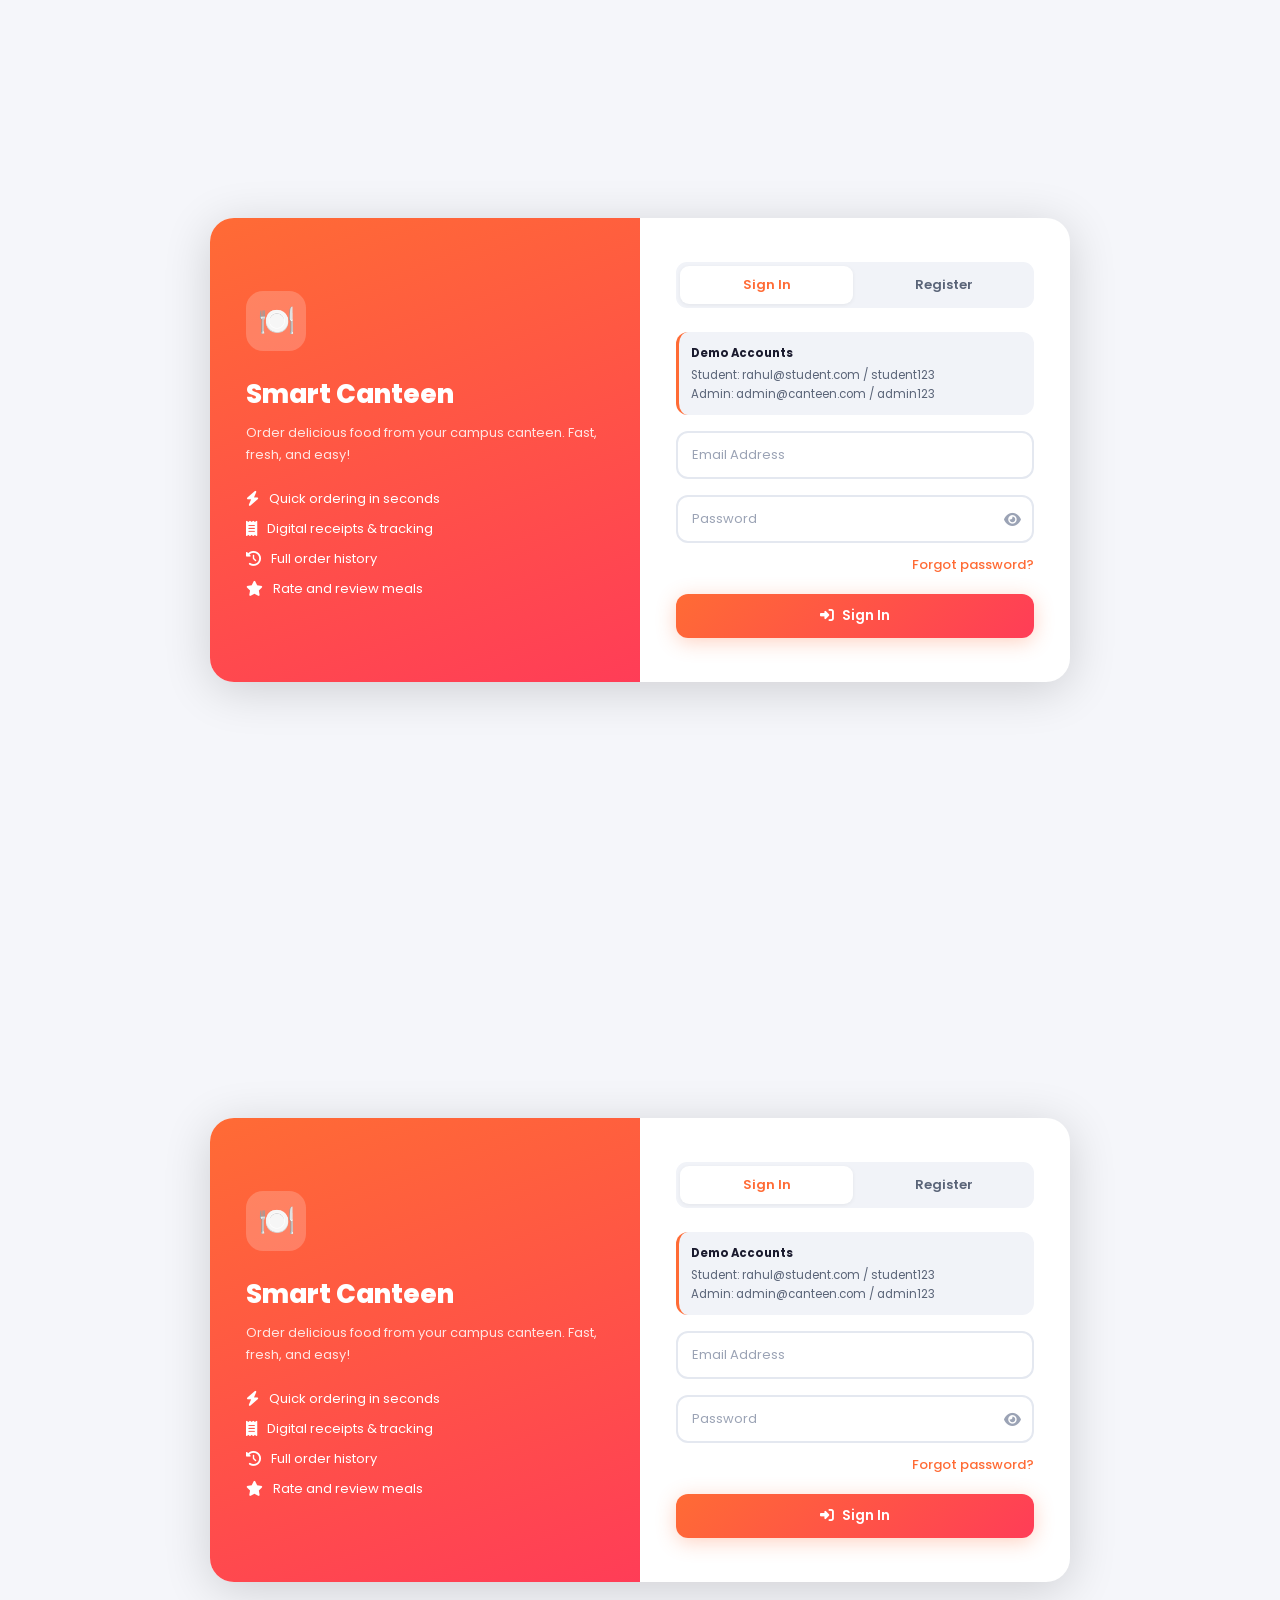
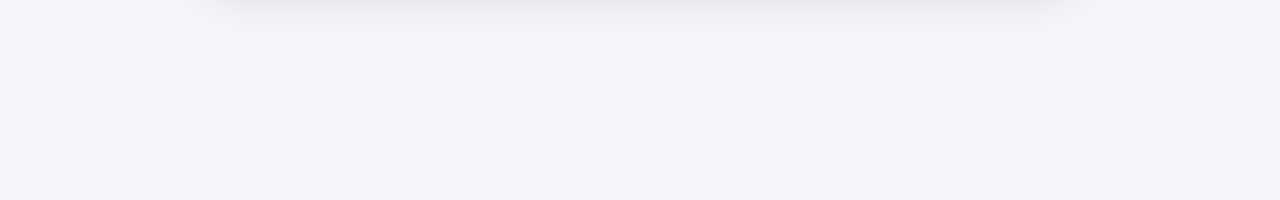
==== frontend/admin.html @ 2ad9c78f "Intial commit - Smart_canteen" ====
<!DOCTYPE html>
<html lang="en">
<head>
<meta charset="UTF-8"><meta name="viewport" content="width=device-width,initial-scale=1">
<title>Admin Panel – Smart Canteen</title>
<link rel="stylesheet" href="css/style.css">
<link rel="stylesheet" href="https://cdnjs.cloudflare.com/ajax/libs/font-awesome/6.4.0/css/all.min.css">
<style>
.admin-tab-panel{animation:fadeUp .3s ease}
.toolbar{display:flex;gap:10px;align-items:center;margin-bottom:18px;flex-wrap:wrap}
.search-bar{display:flex;align-items:center;gap:8px;background:var(--surface2);border-radius:10px;padding:8px 14px;min-width:220px}
.search-bar input{border:none;background:transparent;outline:none;font-size:13px;color:var(--text);width:100%}
.search-bar i{color:var(--text-3);font-size:13px;flex-shrink:0}
.live-badge{display:inline-flex;align-items:center;gap:5px;font-size:11px;font-weight:600;color:var(--success);background:rgba(16,185,129,.1);padding:4px 10px;border-radius:20px}
.live-badge .dot{width:6px;height:6px;border-radius:50%;background:var(--success);animation:blink 1.5s infinite}
@keyframes blink{0%,100%{opacity:1}50%{opacity:.2}}
.notif-dot{display:inline-flex;align-items:center;justify-content:center;min-width:18px;height:18px;background:var(--danger);color:#fff;font-size:10px;font-weight:700;border-radius:10px;padding:0 4px;margin-left:5px}
</style>
</head>
<body data-page="admin">
<div id="toast-wrap"></div>

<nav class="navbar">
  <a class="nav-brand" href="admin.html">
    <div class="nav-logo" style="background:linear-gradient(135deg,#1a1a2e,#374151)"><i class="fas fa-cog" style="font-size:18px"></i></div>
    <div><div class="nav-title">Admin Panel</div><div class="nav-subtitle">Smart Canteen</div></div>
  </a>
  <div class="nav-right">
    <span class="live-badge"><span class="dot"></span> Live</span>
    <span id="nav-user-name" style="font-size:13px;font-weight:600;color:var(--text);margin:0 8px"></span>
    <a class="nav-btn" href="admin-profile.html" title="Profile"><i class="fas fa-user-shield"></i></a>
    <button class="hamburger" id="hamburger"><span></span><span></span><span></span></button>
  </div>
</nav>

<div class="app-body">
  <!-- Sidebar -->
  <aside class="sidebar" id="sidebar">
    <div class="sidebar-inner">
      <div class="sidebar-group">
        <div class="sidebar-label">Admin</div>
        <div class="sidebar-item active" onclick="switchAdminTab('dashboard')"><i class="fas fa-chart-line"></i> Dashboard</div>
        <div class="sidebar-item" onclick="switchAdminTab('orders')"><i class="fas fa-receipt"></i> Manage Orders</div>
        <div class="sidebar-item" onclick="switchAdminTab('menu')"><i class="fas fa-utensils"></i> Manage Menu</div>
        <div class="sidebar-item" onclick="switchAdminTab('users')"><i class="fas fa-users"></i> Students</div>
        <div class="sidebar-item" onclick="switchAdminTab('reviews')"><i class="fas fa-star"></i> Reviews</div>
        <div class="sidebar-item" onclick="switchAdminTab('enquiries')"><i class="fas fa-envelope"></i> Enquiries <span class="notif-dot" id="enquiries-unread-badge" style="display:none"></span></div>
        <div class="sidebar-item" onclick="switchAdminTab('refunds')"><i class="fas fa-hand-holding-usd"></i> Refunds</div>
      </div>
    </div>
    <div class="sidebar-footer">
      <div class="sidebar-item" data-href="admin-profile.html"><i class="fas fa-user-shield"></i> My Profile</div>
      <div class="sidebar-item" onclick="logout()"><i class="fas fa-sign-out-alt"></i> Logout</div>
    </div>
  </aside>
  <div class="sidebar-backdrop" id="sidebar-backdrop"></div>

  <main class="main-content">

    <!-- ─── DASHBOARD ─── -->
    <div class="admin-tab-panel" data-panel="dashboard">
      <div class="stats-grid">
        <div class="stat-card">
          <div class="stat-icon-wrap orange"><i class="fas fa-receipt"></i></div>
          <div class="stat-num" id="stat-today-orders">—</div>
          <div class="stat-label">Total Orders</div>
          <div id="stat-sub-orders" style="font-size:11px;color:var(--success);font-weight:600;margin-top:2px"></div>
        </div>
        <div class="stat-card">
          <div class="stat-icon-wrap green"><i class="fas fa-rupee-sign"></i></div>
          <div class="stat-num" id="stat-today-sales">—</div>
          <div class="stat-label">Total Revenue</div>
          <div id="stat-sub-sales" style="font-size:11px;color:var(--success);font-weight:600;margin-top:2px"></div>
        </div>
        <div class="stat-card">
          <div class="stat-icon-wrap blue"><i class="fas fa-users"></i></div>
          <div class="stat-num" id="stat-total-users">—</div>
          <div class="stat-label">Total Students</div>
        </div>
        <div class="stat-card">
          <div class="stat-icon-wrap yellow"><i class="fas fa-clock"></i></div>
          <div class="stat-num" id="stat-pending">—</div>
          <div class="stat-label">Pending Orders</div>
        </div>
      </div>
      <div class="card" style="margin-bottom:16px">
        <div class="card-title">🏆 Most Ordered Today</div>
        <div id="top-items-wrap"><p style="color:var(--text-3);font-size:13px">Loading…</p></div>
      </div>
      <div class="card">
        <div class="card-title" style="display:flex;align-items:center;justify-content:space-between">
          <span>🕐 Recent Orders</span>
          <button class="btn btn-ghost btn-sm" onclick="renderAdminDashboard()"><i class="fas fa-sync-alt"></i> Refresh</button>
        </div>
        <div class="data-table-wrap">
          <table class="data-table">
            <thead><tr><th>Order</th><th>Student</th><th>Items</th><th>Amount</th><th>Status</th><th>Update</th><th>Receipt</th></tr></thead>
            <tbody id="dashboard-orders-body">
              <tr><td colspan="7" style="text-align:center;padding:20px"><i class="fas fa-spinner spin"></i></td></tr>
            </tbody>
          </table>
        </div>
      </div>
    </div>

    <!-- ─── ORDERS ─── -->
    <div class="admin-tab-panel hidden" data-panel="orders">
      <div class="toolbar">
        <div class="page-title" style="margin:0">All Orders</div>
        <div style="margin-left:auto;display:flex;gap:8px;flex-wrap:wrap;align-items:center">
          <select id="orders-status-filter" class="status-select" style="padding:9px 14px;font-size:13px" onchange="loadAdminOrders(this.value)">
            <option value="">All Statuses</option>
            <option value="pending">Pending</option>
            <option value="confirmed">Confirmed</option>
            <option value="preparing">Preparing</option>
            <option value="ready">Ready</option>
            <option value="completed">Completed</option>
            <option value="cancelled">Cancelled</option>
          </select>
          <button class="btn btn-ghost btn-sm" onclick="loadAdminOrders(document.getElementById('orders-status-filter').value)"><i class="fas fa-sync-alt"></i> Refresh</button>
        </div>
      </div>
      <div class="data-table-wrap">
        <table class="data-table">
          <thead><tr><th>Order #</th><th>Student</th><th>Items</th><th>Amount</th><th>Status</th><th>Update</th><th>Receipt</th></tr></thead>
          <tbody id="admin-orders-body">
            <tr><td colspan="7" style="text-align:center;padding:20px"><i class="fas fa-spinner spin"></i></td></tr>
          </tbody>
        </table>
      </div>
    </div>

    <!-- ─── MENU ─── -->
    <div class="admin-tab-panel hidden" data-panel="menu">
      <div style="display:flex;align-items:center;justify-content:space-between;margin-bottom:20px;flex-wrap:wrap;gap:10px">
        <div class="page-title" style="margin:0">Menu Items</div>
        <button class="btn btn-primary" style="width:auto;padding:10px 20px" onclick="openModal('add-item-modal')"><i class="fas fa-plus"></i> Add Item</button>
      </div>
      <div style="display:grid;grid-template-columns:repeat(auto-fill,minmax(340px,1fr));gap:14px" id="admin-menu-list">
        <div style="text-align:center;padding:20px;grid-column:1/-1"><i class="fas fa-spinner spin"></i></div>
      </div>
    </div>

    <!-- ─── STUDENTS ─── -->
    <div class="admin-tab-panel hidden" data-panel="users">
      <div class="toolbar">
        <div class="page-title" style="margin:0">Registered Students</div>
        <div style="margin-left:auto;display:flex;gap:8px;flex-wrap:wrap;align-items:center">
          <div class="search-bar">
            <i class="fas fa-search"></i>
            <input type="text" id="student-search" placeholder="Search name, email or phone…" oninput="filterStudents(this.value)">
          </div>
          <button class="btn btn-ghost btn-sm" onclick="loadAdminUsers()"><i class="fas fa-sync-alt"></i> Refresh</button>
        </div>
      </div>
      <div id="student-count" style="font-size:13px;color:var(--text-3);margin-bottom:12px"></div>
      <div class="data-table-wrap">
        <table class="data-table">
          <thead><tr><th>ID</th><th>Name</th><th>Email</th><th>Phone</th><th>Joined</th><th>Orders</th></tr></thead>
          <tbody id="admin-users-body">
            <tr><td colspan="6" style="text-align:center;padding:20px"><i class="fas fa-spinner spin"></i></td></tr>
          </tbody>
        </table>
      </div>
    </div>

    <!-- ─── REVIEWS ─── -->
    <div class="admin-tab-panel hidden" data-panel="reviews">
      <div class="toolbar">
        <div class="page-title" style="margin:0">Reviews & Feedback</div>
        <button class="btn btn-ghost btn-sm" style="margin-left:auto" onclick="loadAdminReviews()"><i class="fas fa-sync-alt"></i> Refresh</button>
      </div>
      <div class="data-table-wrap">
        <table class="data-table">
          <thead><tr><th>Student</th><th>Item</th><th>Rating</th><th>Comment</th><th>Type</th><th>Date</th></tr></thead>
          <tbody id="admin-reviews-body">
            <tr><td colspan="6" style="text-align:center;padding:20px"><i class="fas fa-spinner spin"></i></td></tr>
          </tbody>
        </table>
      </div>
    </div>

    <!-- ─── ENQUIRIES ─── -->
    <div class="admin-tab-panel hidden" data-panel="enquiries">
      <div class="toolbar">
        <div class="page-title" style="margin:0">Contact Enquiries</div>
        <button class="btn btn-ghost btn-sm" style="margin-left:auto" onclick="loadAdminEnquiries()"><i class="fas fa-sync-alt"></i> Refresh</button>
      </div>
      <div class="data-table-wrap">
        <table class="data-table">
          <thead><tr><th>Name</th><th>Email</th><th>Phone</th><th>Type</th><th>Message</th><th>Status</th></tr></thead>
          <tbody id="admin-enquiries-body">
            <tr><td colspan="6" style="text-align:center;padding:20px"><i class="fas fa-spinner spin"></i></td></tr>
          </tbody>
        </table>
      </div>
    </div>


    <!-- ─── REFUNDS ─── -->
    <div class="admin-tab-panel hidden" data-panel="refunds">
      <div class="toolbar">
        <div class="page-title" style="margin:0">Refund Requests</div>
        <button class="btn btn-ghost btn-sm" style="margin-left:auto" onclick="loadAdminRefunds()"><i class="fas fa-sync-alt"></i> Refresh</button>
      </div>
      <div class="data-table-wrap">
        <table class="data-table">
          <thead><tr><th>Order</th><th>Student</th><th>Amount</th><th>Phone</th><th>Status</th><th>OTP</th><th>Action</th></tr></thead>
          <tbody id="admin-refunds-body">
            <tr><td colspan="7" style="text-align:center;padding:20px"><i class="fas fa-spinner spin"></i></td></tr>
          </tbody>
        </table>
      </div>
    </div>

  </main>
</div>

<!-- Edit Item Modal -->
<div class="dialog-overlay" id="edit-item-modal">
  <div class="dialog" style="max-width:480px">
    <div class="dialog-title">✏️ Edit Menu Item</div>
    <form onsubmit="saveEditItem(event)">
      <div class="form-group"><input type="text" id="edit-item-name" class="form-input" placeholder=" " required><label class="form-label">Item Name</label></div>
      <div class="form-group"><input type="number" id="edit-item-price" class="form-input" placeholder=" " min="1" step="0.5" required><label class="form-label">Price (₹)</label></div>
      <div class="form-group"><textarea id="edit-item-desc" class="form-input" rows="2" placeholder="Description…" style="padding-top:12px"></textarea></div>
      <div class="form-group"><input type="url" id="edit-item-img" class="form-input" placeholder=" "><label class="form-label">Image URL</label></div>
      <div class="form-group">
        <select id="edit-item-avail" class="form-input">
          <option value="1">Available</option>
          <option value="0">Unavailable</option>
        </select>
      </div>
      <div style="display:flex;gap:10px">
        <button type="submit" class="btn btn-primary" style="flex:1">Save Changes</button>
        <button type="button" class="btn btn-ghost" onclick="closeModal('edit-item-modal')">Cancel</button>
      </div>
    </form>
  </div>
</div>

<!-- Add Item Modal -->
<div class="dialog-overlay" id="add-item-modal">
  <div class="dialog" style="max-width:480px">
    <div class="dialog-title">➕ Add Menu Item</div>
    <form onsubmit="submitAddItem(event)" id="add-item-form">
      <div class="form-group"><input type="text" id="add-name" class="form-input" placeholder=" " required><label class="form-label">Item Name *</label></div>
      <div style="display:grid;grid-template-columns:1fr 1fr;gap:12px">
        <div class="form-group"><input type="number" id="add-price" class="form-input" placeholder=" " min="1" step="0.5" required><label class="form-label">Price (₹) *</label></div>
        <div class="form-group">
          <select id="add-cat" class="form-input" required>
            <option value="">Category *</option>
            <option value="1">Veg</option>
            <option value="2">Non-Veg</option>
            <option value="3">Snacks</option>
            <option value="4">Drinks</option>
            <option value="5">Desserts</option>
          </select>
        </div>
      </div>
      <div class="form-group"><textarea id="add-desc" class="form-input" rows="2" placeholder="Description…" style="padding-top:12px"></textarea></div>
      <div class="form-group"><input type="url" id="add-img" class="form-input" placeholder=" "><label class="form-label">Image URL</label></div>
      <div style="display:flex;gap:10px">
        <button type="submit" class="btn btn-primary" style="flex:1"><i class="fas fa-plus"></i> Add Item</button>
        <button type="button" class="btn btn-ghost" onclick="closeModal('add-item-modal')">Cancel</button>
      </div>
    </form>
  </div>
</div>

<!-- Admin Receipt Modal -->
<div class="dialog-overlay" id="admin-receipt-modal">
  <div class="dialog" style="max-width:500px;overflow-y:auto;max-height:90vh">
    <div id="admin-receipt-body"></div>
  </div>
</div>

<script src="js/main.js"></script>
<script>
document.addEventListener('DOMContentLoaded', ()=>{
  document.querySelectorAll('.sidebar-item[data-href]').forEach(item => {
    item.addEventListener('click', () => { location.href = item.dataset.href; });
  });
});
</script>
</body>
</html>
---- frontend/css/style.css ----
/* ==========================================================
   Smart Canteen – Complete Redesign
   Clean Web Layout · No Bottom Nav · Sidebar-first
   ========================================================== */
@import url('https://fonts.googleapis.com/css2?family=Poppins:wght@300;400;500;600;700;800;900&display=swap');

:root {
  --primary:      #FF6B35;
  --primary-dark: #E5541E;
  --primary-soft: rgba(255,107,53,.1);
  --accent:       #FF3D57;
  --success:      #22C55E;
  --warning:      #F59E0B;
  --danger:       #EF4444;
  --info:         #3B82F6;
  --purple:       #8B5CF6;

  --bg:       #F5F6FA;
  --surface:  #FFFFFF;
  --surface2: #F1F3F8;
  --border:   #E4E8F0;

  --text:   #1A1A2E;
  --text-2: #5A6478;
  --text-3: #9BA3B5;

  --shadow-xs: 0 1px 4px rgba(0,0,0,.06);
  --shadow-sm: 0 2px 10px rgba(0,0,0,.08);
  --shadow-md: 0 4px 24px rgba(0,0,0,.12);
  --shadow-lg: 0 8px 48px rgba(0,0,0,.16);
  --shadow-p:  0 4px 20px rgba(255,107,53,.3);

  --r-sm:  8px;
  --r-md:  12px;
  --r-lg:  18px;
  --r-xl:  24px;
  --r-2xl: 36px;

  --font:   'Poppins', sans-serif;
  --ease:   0.2s ease;
  --ease-b: 0.4s cubic-bezier(.34,1.56,.64,1);
  --nav-h:  64px;
  --side-w: 240px;
}

[data-theme="dark"] {
  --bg:      #0D1117;
  --surface: #161B22;
  --surface2:#21262D;
  --border:  #30363D;
  --text:    #E6EDF3;
  --text-2:  #8B949E;
  --text-3:  #484F58;
  --shadow-sm: 0 2px 10px rgba(0,0,0,.3);
  --shadow-md: 0 4px 24px rgba(0,0,0,.4);
}

/* ── Reset ── */
*,*::before,*::after{box-sizing:border-box;margin:0;padding:0}
html{scroll-behavior:smooth;font-size:16px}
body{font-family:var(--font);background:var(--bg);color:var(--text);min-height:100vh;transition:background var(--ease),color var(--ease)}
a{text-decoration:none;color:inherit}
button{border:none;cursor:pointer;font-family:var(--font);background:none}
img{max-width:100%;display:block}
ul{list-style:none}
input,select,textarea{font-family:var(--font)}
textarea{resize:vertical}

/* ── Animations ── */
@keyframes fadeIn  {from{opacity:0}to{opacity:1}}
@keyframes fadeUp  {from{opacity:0;transform:translateY(20px)}to{opacity:1;transform:translateY(0)}}
@keyframes slideR  {from{opacity:0;transform:translateX(-20px)}to{opacity:1;transform:translateX(0)}}
@keyframes bounceIn{0%{transform:scale(0)}55%{transform:scale(1.2)}100%{transform:scale(1)}}
@keyframes spin    {to{transform:rotate(360deg)}}
@keyframes pulse   {0%,100%{transform:scale(1)}50%{transform:scale(1.04)}}
@keyframes shimmer {0%{background-position:-200% 0}100%{background-position:200% 0}}
@keyframes toastIn {from{opacity:0;transform:translateY(10px)}to{opacity:1;transform:translateY(0)}}
@keyframes toastOut{to{opacity:0;transform:translateY(10px)}}
@keyframes splash  {0%{transform:scale(0) rotate(-10deg);opacity:0}60%{transform:scale(1.1) rotate(3deg);opacity:1}100%{transform:scale(1) rotate(0);opacity:1}}

/* ══ SPLASH ════════════════════════════════════════════════ */
#splash{
  position:fixed;inset:0;z-index:9999;
  background:linear-gradient(135deg,var(--primary),var(--accent));
  display:none;flex-direction:column;align-items:center;justify-content:center;
  transition:opacity .6s ease,transform .6s ease;
}
#splash.visible{display:flex}
#splash.hide{opacity:0;pointer-events:none;transform:scale(1.03)}
.splash-icon{
  width:96px;height:96px;background:rgba(255,255,255,.2);border-radius:26px;
  display:flex;align-items:center;justify-content:center;font-size:48px;
  margin-bottom:20px;animation:splash .8s ease;box-shadow:0 12px 40px rgba(0,0,0,.2);
  backdrop-filter:blur(10px);
}
.splash-title{color:#fff;font-size:28px;font-weight:800;animation:fadeUp .6s .3s both}
.splash-sub{color:rgba(255,255,255,.8);font-size:13px;margin-top:4px;animation:fadeUp .6s .5s both}
.splash-ring{
  margin-top:48px;width:44px;height:44px;
  border:4px solid rgba(255,255,255,.3);border-top-color:#fff;
  border-radius:50%;animation:spin .8s linear infinite,fadeUp .6s .7s both;
}

/* ══ NAVBAR ════════════════════════════════════════════════ */
.navbar{
  position:sticky;top:0;z-index:300;
  background:var(--surface);height:var(--nav-h);
  display:flex;align-items:center;padding:0 24px;
  box-shadow:var(--shadow-sm);
  transition:background var(--ease);
}
.nav-brand{display:flex;align-items:center;gap:10px;text-decoration:none;min-width:var(--side-w);padding-right:16px}
.nav-logo{
  width:38px;height:38px;background:linear-gradient(135deg,var(--primary),var(--accent));
  border-radius:11px;display:flex;align-items:center;justify-content:center;
  font-size:18px;color:#fff;flex-shrink:0;
}
.nav-title{font-size:16px;font-weight:700;color:var(--text)}
.nav-subtitle{font-size:10px;color:var(--text-2)}

.nav-center{flex:1;padding:0 24px}
.nav-search{
  display:flex;align-items:center;gap:10px;background:var(--surface2);
  border:2px solid var(--border);border-radius:50px;padding:8px 16px;
  max-width:380px;transition:all var(--ease);
}
.nav-search:focus-within{border-color:var(--primary);box-shadow:0 0 0 3px var(--primary-soft);background:var(--surface)}
.nav-search input{flex:1;border:none;background:transparent;outline:none;font-size:14px;color:var(--text)}
.nav-search input::placeholder{color:var(--text-3)}
.nav-search i{color:var(--text-3);font-size:14px}

.nav-right{display:flex;align-items:center;gap:8px;margin-left:auto}
.nav-btn{
  position:relative;width:38px;height:38px;background:var(--surface2);
  border-radius:50%;display:flex;align-items:center;justify-content:center;
  color:var(--text-2);font-size:16px;transition:all var(--ease);
}
.nav-btn:hover{background:var(--primary);color:#fff;transform:scale(1.06)}
.nav-badge{
  position:absolute;top:-2px;right:-2px;min-width:17px;height:17px;
  background:var(--accent);border-radius:9px;font-size:9px;font-weight:700;
  color:#fff;display:flex;align-items:center;justify-content:center;padding:0 3px;
  animation:bounceIn .3s ease;
}
.nav-user-name{font-size:13px;font-weight:600;color:var(--text);white-space:nowrap}

.hamburger{display:none;flex-direction:column;gap:5px;padding:6px}
.hamburger span{display:block;width:20px;height:2px;background:var(--text-2);border-radius:2px;transition:all var(--ease)}

/* ══ SIDEBAR ════════════════════════════════════════════════ */
.app-body{display:flex;min-height:calc(100vh - var(--nav-h))}
.sidebar{
  width:var(--side-w);flex-shrink:0;background:var(--surface);
  border-right:1px solid var(--border);padding:20px 0;
  position:sticky;top:var(--nav-h);height:calc(100vh - var(--nav-h));
  overflow-y:auto;transition:transform var(--ease),background var(--ease);
  display:flex;flex-direction:column;
}
.sidebar-inner{flex:1}
.sidebar-footer{padding:16px 0 8px;border-top:1px solid var(--border)}
.main-content{flex:1;min-width:0;padding:28px}

.sidebar-group{margin-bottom:20px}
.sidebar-label{
  font-size:10px;font-weight:700;text-transform:uppercase;
  letter-spacing:1.2px;color:var(--text-3);padding:0 18px 8px;
}
.sidebar-item{
  display:flex;align-items:center;gap:11px;
  padding:10px 18px;color:var(--text-2);
  font-size:13.5px;font-weight:500;cursor:pointer;
  transition:all var(--ease);position:relative;
}
.sidebar-item i{width:18px;text-align:center;font-size:15px}
.sidebar-item:hover{color:var(--primary);background:var(--primary-soft)}
.sidebar-item.active{color:var(--primary);background:var(--primary-soft);font-weight:600}
.sidebar-item.active::before{
  content:'';position:absolute;left:0;top:6px;bottom:6px;
  width:3px;background:var(--primary);border-radius:0 3px 3px 0;
}
.sidebar-badge{
  margin-left:auto;min-width:19px;height:19px;background:var(--primary);
  color:#fff;border-radius:10px;font-size:10px;font-weight:700;
  display:flex;align-items:center;justify-content:center;padding:0 5px;
}
.sidebar-divider{height:1px;background:var(--border);margin:8px 16px}

/* ══ HERO BANNER ════════════════════════════════════════════ */
.hero-banner{
  background:linear-gradient(135deg,var(--primary) 0%,var(--accent) 100%);
  border-radius:var(--r-xl);padding:40px 44px;color:#fff;
  position:relative;overflow:hidden;margin-bottom:28px;
  animation:fadeUp .5s ease;
}
.hero-banner::before{
  content:'🍽️';position:absolute;right:36px;top:50%;
  transform:translateY(-50%);font-size:100px;opacity:.12;pointer-events:none;
}
.hero-banner h1{font-size:28px;font-weight:800;margin-bottom:8px}
.hero-banner p{font-size:14px;opacity:.85;margin-bottom:18px;max-width:400px}
.hero-chip{
  display:inline-flex;align-items:center;gap:6px;
  background:rgba(255,255,255,.2);padding:7px 16px;border-radius:50px;
  font-size:12px;font-weight:600;backdrop-filter:blur(8px);
}

/* ══ FILTERS ════════════════════════════════════════════════ */
.filters-bar{
  display:flex;gap:8px;flex-wrap:wrap;margin-bottom:24px;
  animation:fadeUp .4s .1s both;
}
.filter-chip{
  display:flex;align-items:center;gap:5px;padding:8px 16px;
  background:var(--surface);border:2px solid var(--border);
  border-radius:50px;font-size:12.5px;font-weight:500;color:var(--text-2);
  cursor:pointer;transition:all var(--ease);white-space:nowrap;
}
.filter-chip:hover{border-color:var(--primary);color:var(--primary);transform:translateY(-1px)}
.filter-chip.active{background:var(--primary);border-color:var(--primary);color:#fff;box-shadow:var(--shadow-p)}

/* ══ MENU GRID ══════════════════════════════════════════════ */
.section-header{display:flex;align-items:center;justify-content:space-between;margin-bottom:18px}
.section-title{font-size:19px;font-weight:700}
.section-count{color:var(--primary);font-weight:600;font-size:15px}
.section-link{font-size:13px;color:var(--primary);font-weight:500;cursor:pointer}

.menu-grid{
  display:grid;grid-template-columns:repeat(auto-fill,minmax(220px,1fr));
  gap:18px;animation:fadeUp .5s .2s both;
}
.food-card{
  background:var(--surface);border-radius:var(--r-lg);overflow:hidden;
  border:1px solid var(--border);box-shadow:var(--shadow-xs);cursor:pointer;
  transition:transform var(--ease),box-shadow var(--ease);animation:fadeUp .4s ease both;
}
.food-card:hover{transform:translateY(-5px);box-shadow:var(--shadow-md)}
.card-img-wrap{position:relative;width:100%;aspect-ratio:4/3;overflow:hidden;background:var(--surface2)}
.card-img-wrap img{width:100%;height:100%;object-fit:cover;transition:transform .4s ease}
.food-card:hover .card-img-wrap img{transform:scale(1.06)}
.card-img-placeholder{
  width:100%;height:100%;
  background:linear-gradient(135deg,#FFB085,var(--primary));
  display:flex;align-items:center;justify-content:center;font-size:48px;
}
.card-badge{
  position:absolute;top:9px;left:9px;padding:3px 9px;border-radius:20px;
  font-size:10px;font-weight:600;text-transform:uppercase;backdrop-filter:blur(8px);
}
.card-badge.avail  {background:rgba(34,197,94,.9);color:#fff}
.card-badge.unavail{background:rgba(239,68,68,.9);color:#fff}
.card-fav{
  position:absolute;top:9px;right:9px;width:28px;height:28px;
  background:rgba(255,255,255,.9);border-radius:50%;
  display:flex;align-items:center;justify-content:center;
  font-size:13px;color:var(--text-3);transition:all var(--ease);cursor:pointer;
}
.card-fav:hover{color:var(--accent);transform:scale(1.12)}
.card-fav.loved{color:var(--accent)}
.card-body{padding:13px}
.card-cat{font-size:10px;color:var(--text-3);font-weight:600;text-transform:uppercase;letter-spacing:.5px;margin-bottom:3px}
.card-name{font-size:13.5px;font-weight:600;margin-bottom:5px;line-height:1.4;display:-webkit-box;-webkit-line-clamp:2;-webkit-box-orient:vertical;overflow:hidden}
.card-stars{display:flex;align-items:center;gap:2px;margin-bottom:9px}
.card-stars i{font-size:10px;color:var(--warning)}
.card-stars span{font-size:10px;color:var(--text-2);margin-left:2px}
.card-footer{display:flex;align-items:center;justify-content:space-between}
.card-price{font-size:16px;font-weight:700;color:var(--primary)}
.card-time{font-size:10px;color:var(--text-3);display:flex;align-items:center;gap:3px}
.add-btn{
  width:32px;height:32px;background:var(--primary);border-radius:9px;
  color:#fff;display:flex;align-items:center;justify-content:center;
  font-size:17px;transition:all var(--ease-b);
}
.add-btn:hover{transform:scale(1.16);background:var(--primary-dark)}
.add-btn.added{animation:bounceIn .3s ease;background:var(--success)}
.add-btn:disabled{opacity:.4;cursor:not-allowed}

/* ══ STATS GRID ═════════════════════════════════════════════ */
.stats-grid{
  display:grid;grid-template-columns:repeat(4,1fr);
  gap:18px;margin-bottom:28px;animation:fadeUp .5s ease;
}
.stat-card{
  background:var(--surface);border-radius:var(--r-lg);padding:22px;
  border:1px solid var(--border);box-shadow:var(--shadow-xs);
  transition:transform var(--ease),box-shadow var(--ease);
}
.stat-card:hover{transform:translateY(-3px);box-shadow:var(--shadow-md)}
.stat-icon-wrap{
  width:48px;height:48px;border-radius:13px;
  display:flex;align-items:center;justify-content:center;
  font-size:20px;margin-bottom:14px;
}
.stat-icon-wrap.orange{background:var(--primary-soft);color:var(--primary)}
.stat-icon-wrap.green {background:rgba(34,197,94,.1);color:var(--success)}
.stat-icon-wrap.blue  {background:rgba(59,130,246,.1);color:var(--info)}
.stat-icon-wrap.yellow{background:rgba(245,158,11,.1);color:var(--warning)}
.stat-icon-wrap.purple{background:rgba(139,92,246,.1);color:var(--purple)}
.stat-num  {font-size:28px;font-weight:800;margin-bottom:3px}
.stat-label{font-size:12px;color:var(--text-2);font-weight:500}
.stat-trend{font-size:11px;margin-top:8px;display:flex;align-items:center;gap:4px}
.stat-trend.up{color:var(--success)}
.stat-trend.down{color:var(--danger)}

/* ══ AUTH ═══════════════════════════════════════════════════ */
.auth-page{
  min-height:100vh;display:flex;align-items:center;justify-content:center;
  background:var(--bg);padding:20px;
}
.auth-container{
  display:grid;grid-template-columns:1fr 1fr;max-width:860px;width:100%;
  background:var(--surface);border-radius:var(--r-xl);overflow:hidden;
  box-shadow:var(--shadow-lg);animation:fadeUp .5s ease;
}
.auth-left{
  background:linear-gradient(160deg,var(--primary),var(--accent));
  padding:48px 36px;display:flex;flex-direction:column;justify-content:center;color:#fff;
}
.auth-left-logo{
  width:60px;height:60px;background:rgba(255,255,255,.2);border-radius:17px;
  display:flex;align-items:center;justify-content:center;font-size:30px;margin-bottom:24px;
}
.auth-left h1{font-size:26px;font-weight:800;margin-bottom:8px}
.auth-left p{font-size:13px;opacity:.85;line-height:1.7;margin-bottom:22px}
.auth-feature{display:flex;align-items:center;gap:10px;font-size:13px;margin-bottom:10px}
.auth-feature i{font-size:15px}

.auth-right{padding:44px 36px;display:flex;flex-direction:column;justify-content:center}
.auth-tabs{display:flex;gap:4px;background:var(--surface2);border-radius:11px;padding:4px;margin-bottom:24px}
.auth-tab{
  flex:1;padding:9px;border-radius:9px;
  font-size:13px;font-weight:600;color:var(--text-2);
  transition:all var(--ease);cursor:pointer;text-align:center;
}
.auth-tab.active{background:var(--surface);color:var(--primary);box-shadow:var(--shadow-xs)}

.form-group{position:relative;margin-bottom:16px}
.form-input{
  width:100%;padding:12px 14px;border:2px solid var(--border);
  border-radius:var(--r-md);font-size:13.5px;background:var(--surface);
  color:var(--text);outline:none;transition:all var(--ease);
}
.form-input:focus{border-color:var(--primary);box-shadow:0 0 0 3px var(--primary-soft)}
.form-input.has-right{padding-right:44px}
.form-label{
  position:absolute;left:12px;top:50%;transform:translateY(-50%);
  font-size:13px;color:var(--text-3);pointer-events:none;
  transition:all var(--ease);background:var(--surface);padding:0 4px;
}
.form-group input:focus ~ .form-label,
.form-group input:not(:placeholder-shown) ~ .form-label,
.form-group select:focus ~ .form-label{top:0;font-size:11px;color:var(--primary)}
.form-error{font-size:11px;color:var(--danger);margin-top:4px;display:none}
.form-group.error .form-input{border-color:var(--danger)}
.form-group.error .form-error{display:block}
.input-right-icon{
  position:absolute;right:13px;top:50%;transform:translateY(-50%);
  color:var(--text-3);cursor:pointer;font-size:15px;transition:color var(--ease);
}
.input-right-icon:hover{color:var(--primary)}

.role-picker{display:flex;gap:8px;margin-bottom:16px}
.role-opt{
  flex:1;display:flex;align-items:center;justify-content:center;gap:7px;
  padding:11px;border:2px solid var(--border);border-radius:var(--r-md);
  cursor:pointer;font-size:13px;font-weight:500;transition:all var(--ease);
}
.role-opt.sel{border-color:var(--primary);background:var(--primary-soft);color:var(--primary)}
.role-opt input{display:none}

.demo-box{
  background:var(--surface2);border-radius:var(--r-md);padding:12px;
  margin-bottom:16px;font-size:11.5px;color:var(--text-2);
  border-left:3px solid var(--primary);line-height:1.6;
}
.demo-box strong{color:var(--text);display:block;margin-bottom:4px}

/* ══ BUTTONS ════════════════════════════════════════════════ */
.btn{
  display:inline-flex;align-items:center;justify-content:center;gap:8px;
  padding:12px 24px;border-radius:var(--r-md);font-size:13.5px;
  font-weight:600;letter-spacing:.1px;transition:all var(--ease);cursor:pointer;
}
.btn-primary{
  background:linear-gradient(135deg,var(--primary),var(--accent));
  color:#fff;box-shadow:var(--shadow-p);width:100%;
}
.btn-primary:hover{filter:brightness(1.07);transform:translateY(-1px)}
.btn-primary:active{transform:scale(.98)}
.btn-primary:disabled{opacity:.5;cursor:not-allowed;transform:none}
.btn-ghost{color:var(--text-2);background:var(--surface2)}
.btn-ghost:hover{background:var(--border)}
.btn-danger{background:rgba(239,68,68,.1);color:var(--danger)}
.btn-danger:hover{background:var(--danger);color:#fff}
.btn-sm{padding:8px 16px;font-size:12.5px}
.btn-outline{
  border:2px solid var(--primary);color:var(--primary);background:transparent;
}
.btn-outline:hover{background:var(--primary);color:#fff}

/* ══ CART ═══════════════════════════════════════════════════ */
.cart-layout{display:grid;grid-template-columns:1fr 340px;gap:24px;align-items:start}
.cart-list{display:flex;flex-direction:column;gap:12px}
.cart-item{
  background:var(--surface);border:1px solid var(--border);
  border-radius:var(--r-lg);padding:16px;display:flex;gap:14px;align-items:center;
  box-shadow:var(--shadow-xs);animation:fadeUp .3s ease both;
}
.cart-thumb{width:72px;height:72px;border-radius:var(--r-md);object-fit:cover;flex-shrink:0;background:var(--surface2)}
.cart-info{flex:1;min-width:0}
.cart-name{font-size:14px;font-weight:600;margin-bottom:3px}
.cart-meta{font-size:11px;color:var(--text-2);margin-bottom:8px}
.cart-price{font-size:15px;font-weight:700;color:var(--primary)}
.qty-ctrl{display:flex;align-items:center;gap:9px;margin-top:7px}
.qty-btn{
  width:28px;height:28px;background:var(--surface2);border-radius:7px;
  display:flex;align-items:center;justify-content:center;
  font-size:15px;font-weight:700;transition:all var(--ease);
}
.qty-btn:hover{background:var(--primary);color:#fff}
.qty-num{font-size:14px;font-weight:700;min-width:22px;text-align:center}
.cart-del{
  width:34px;height:34px;border-radius:9px;
  background:rgba(239,68,68,.1);color:var(--danger);
  display:flex;align-items:center;justify-content:center;font-size:15px;
  transition:all var(--ease);flex-shrink:0;
}
.cart-del:hover{background:var(--danger);color:#fff}

.cart-summary{
  background:var(--surface);border:1px solid var(--border);
  border-radius:var(--r-lg);padding:22px;box-shadow:var(--shadow-xs);
  position:sticky;top:calc(var(--nav-h)+20px);
}
.summary-title{font-size:16px;font-weight:700;margin-bottom:18px}
.summary-row{
  display:flex;justify-content:space-between;padding:9px 0;
  font-size:13.5px;color:var(--text-2);border-bottom:1px solid var(--border);
}
.summary-row:last-of-type{border-bottom:none}
.summary-row.total{
  font-size:17px;font-weight:700;color:var(--text);margin-top:8px;
  padding-top:14px;border-top:2px dashed var(--border);border-bottom:none;
}
.summary-row.total span:last-child{color:var(--primary)}
.checkout-btn{
  margin-top:18px;background:linear-gradient(135deg,var(--primary),var(--accent));
  color:#fff;width:100%;padding:14px;border-radius:var(--r-md);
  font-size:14px;font-weight:700;display:flex;align-items:center;justify-content:center;gap:8px;
  box-shadow:var(--shadow-p);transition:all var(--ease);
}
.checkout-btn:hover{transform:translateY(-2px);box-shadow:0 8px 24px rgba(255,107,53,.4)}
.coupon-box{margin-top:14px;display:flex;gap:7px}
.coupon-input{
  flex:1;padding:9px 13px;border:2px dashed var(--border);
  border-radius:var(--r-md);background:var(--surface2);
  font-size:13px;color:var(--text);outline:none;
}
.coupon-apply{
  padding:9px 14px;background:var(--surface2);
  border-radius:var(--r-md);font-size:12.5px;font-weight:600;color:var(--primary);
  transition:all var(--ease);
}
.coupon-apply:hover{background:var(--primary-soft)}

/* ══ ORDERS ═════════════════════════════════════════════════ */
.orders-grid{display:grid;grid-template-columns:repeat(auto-fill,minmax(320px,1fr));gap:18px}
.order-card{
  background:var(--surface);border:1px solid var(--border);
  border-radius:var(--r-lg);padding:18px;box-shadow:var(--shadow-xs);
  animation:fadeUp .4s ease both;transition:transform var(--ease),box-shadow var(--ease);cursor:pointer;
}
.order-card:hover{transform:translateY(-3px);box-shadow:var(--shadow-md)}
.order-head{display:flex;justify-content:space-between;align-items:flex-start;margin-bottom:12px}
.order-id{font-size:13px;font-weight:600;color:var(--text-2)}
.order-date{font-size:11px;color:var(--text-3);margin-top:2px}

/* STATUS BADGES */
.badge{display:inline-flex;align-items:center;gap:4px;padding:4px 11px;border-radius:20px;font-size:11px;font-weight:600}
.badge::before{content:'';width:5px;height:5px;border-radius:50%;display:block}
.badge.pending  {background:rgba(245,158,11,.1);color:var(--warning)}.badge.pending::before{background:var(--warning)}
.badge.confirmed{background:rgba(59,130,246,.1);color:var(--info)}.badge.confirmed::before{background:var(--info)}
.badge.preparing{background:var(--primary-soft);color:var(--primary)}.badge.preparing::before{background:var(--primary)}
.badge.ready    {background:rgba(139,92,246,.1);color:var(--purple)}.badge.ready::before{background:var(--purple)}
.badge.completed{background:rgba(34,197,94,.1);color:var(--success)}.badge.completed::before{background:var(--success)}
.badge.cancelled{background:rgba(239,68,68,.1);color:var(--danger)}.badge.cancelled::before{background:var(--danger)}

/* PROGRESS */
.order-progress{margin:12px 0}
.prog-steps{display:flex;align-items:center}
.prog-step{flex:1;display:flex;flex-direction:column;align-items:center;position:relative;z-index:1}
.prog-dot{
  width:24px;height:24px;border-radius:50%;
  background:var(--surface2);border:2px solid var(--border);
  display:flex;align-items:center;justify-content:center;
  font-size:10px;color:var(--text-3);transition:all var(--ease);
}
.prog-dot.done  {background:var(--success);border-color:var(--success);color:#fff}
.prog-dot.active{background:var(--primary);border-color:var(--primary);color:#fff;animation:pulse 1.4s infinite}
.prog-label{font-size:8px;margin-top:4px;color:var(--text-3);text-align:center}
.prog-line{flex:1;height:2px;background:var(--border);margin-top:-14px;transition:background var(--ease)}
.prog-line.done{background:var(--success)}

.order-items-text{font-size:12.5px;color:var(--text-2);margin-bottom:12px;line-height:1.5}
.order-foot{display:flex;justify-content:space-between;align-items:center}
.order-total{font-size:16px;font-weight:700;color:var(--primary)}
.order-token{background:linear-gradient(135deg,var(--primary),var(--accent));color:#fff;padding:4px 12px;border-radius:20px;font-size:12px;font-weight:700}

/* ══ ADMIN TABLE ════════════════════════════════════════════ */
.data-table-wrap{background:var(--surface);border:1px solid var(--border);border-radius:var(--r-lg);overflow:hidden;box-shadow:var(--shadow-xs)}
.data-table{width:100%;border-collapse:collapse;font-size:13.5px}
.data-table th{
  text-align:left;padding:12px 16px;background:var(--surface2);color:var(--text-2);
  font-size:11px;text-transform:uppercase;letter-spacing:.6px;font-weight:600;
  border-bottom:1px solid var(--border);
}
.data-table td{padding:13px 16px;border-bottom:1px solid var(--border)}
.data-table tr:last-child td{border-bottom:none}
.data-table tr:hover td{background:var(--surface2)}
.status-select{
  padding:5px 9px;border-radius:8px;font-size:12px;font-weight:500;
  border:1px solid var(--border);background:var(--surface);color:var(--text);cursor:pointer;
}
.admin-item{
  display:flex;align-items:center;gap:13px;background:var(--surface);
  border:1px solid var(--border);border-radius:var(--r-md);padding:13px;
  box-shadow:var(--shadow-xs);
}
.admin-item-thumb{width:54px;height:54px;border-radius:var(--r-sm);object-fit:cover;flex-shrink:0;background:var(--surface2)}
.admin-item-info{flex:1}
.admin-item-name{font-size:13.5px;font-weight:600;margin-bottom:3px}
.admin-item-price{font-size:12.5px;color:var(--primary);font-weight:600}
.admin-item-acts{display:flex;gap:6px}
.icon-btn{width:32px;height:32px;border-radius:8px;display:flex;align-items:center;justify-content:center;font-size:13px;transition:all var(--ease)}
.icon-btn.edit{background:rgba(59,130,246,.1);color:var(--info)}.icon-btn.edit:hover{background:var(--info);color:#fff}
.icon-btn.trash{background:rgba(239,68,68,.1);color:var(--danger)}.icon-btn.trash:hover{background:var(--danger);color:#fff}

/* ══ MODALS ═════════════════════════════════════════════════ */
.overlay{
  position:fixed;inset:0;z-index:500;background:rgba(0,0,0,.5);
  backdrop-filter:blur(4px);display:flex;align-items:flex-end;justify-content:center;
  opacity:0;pointer-events:none;transition:opacity var(--ease);
}
.overlay.open{opacity:1;pointer-events:all}
.sheet{
  background:var(--surface);border-radius:var(--r-xl) var(--r-xl) 0 0;
  width:100%;max-width:520px;padding:26px;max-height:90vh;overflow-y:auto;
  transform:translateY(100%);transition:transform .35s cubic-bezier(.32,.72,0,1);
}
.overlay.open .sheet{transform:translateY(0)}
.sheet-handle{width:38px;height:4px;background:var(--border);border-radius:2px;margin:0 auto 20px}
.sheet-title{font-size:18px;font-weight:700;margin-bottom:20px}
.dialog-overlay{
  position:fixed;inset:0;z-index:600;background:rgba(0,0,0,.5);backdrop-filter:blur(4px);
  display:flex;align-items:center;justify-content:center;padding:20px;
  opacity:0;pointer-events:none;transition:opacity var(--ease);
}
.dialog-overlay.open{opacity:1;pointer-events:all}
.dialog{
  background:var(--surface);border-radius:var(--r-xl);padding:30px;width:100%;max-width:420px;
  box-shadow:var(--shadow-lg);transform:scale(.92);transition:transform var(--ease-b);
}
.dialog-overlay.open .dialog{transform:scale(1)}
.dialog-title{font-size:19px;font-weight:700;margin-bottom:6px}
.dialog-sub{font-size:13px;color:var(--text-2);margin-bottom:22px}

.pay-methods{display:flex;flex-direction:column;gap:9px;margin-bottom:18px}
.pay-opt{
  display:flex;align-items:center;gap:13px;padding:13px 15px;
  border:2px solid var(--border);border-radius:var(--r-md);
  cursor:pointer;transition:all var(--ease);font-size:13.5px;font-weight:500;
}
.pay-opt:hover,.pay-opt.sel{border-color:var(--primary);background:var(--primary-soft);color:var(--primary)}
.pay-opt i{font-size:19px;width:24px;text-align:center}

/* ══ TOAST ══════════════════════════════════════════════════ */
#toast-wrap{position:fixed;bottom:24px;right:24px;z-index:9000;display:flex;flex-direction:column;gap:7px;align-items:flex-end}
.toast{
  display:flex;align-items:center;gap:9px;padding:12px 18px;border-radius:var(--r-md);
  font-size:13.5px;font-weight:500;box-shadow:var(--shadow-md);color:#fff;
  animation:toastIn .3s ease, toastOut .4s 2.8s ease forwards;min-width:220px;
}
.toast.success{background:#16A34A}
.toast.error{background:#DC2626}
.toast.info{background:#2563EB}
.toast.default{background:#374151}

/* ══ EMPTY STATE ════════════════════════════════════════════ */
.empty-state{text-align:center;padding:56px 20px}
.empty-icon{font-size:68px;margin-bottom:14px}
.empty-state h3{font-size:19px;font-weight:700;margin-bottom:7px}
.empty-state p{font-size:13.5px;color:var(--text-2);margin-bottom:22px}

/* ══ SKELETON ═══════════════════════════════════════════════ */
.skeleton{
  background:linear-gradient(90deg,var(--surface2) 25%,var(--border) 50%,var(--surface2) 75%);
  background-size:200% 100%;animation:shimmer 1.5s infinite;border-radius:var(--r-sm);
}

/* ══ PROFILE PAGE ═══════════════════════════════════════════ */
.profile-hero{
  background:linear-gradient(135deg,var(--primary),var(--accent));
  border-radius:var(--r-xl);padding:32px 36px;
  display:flex;align-items:center;gap:22px;color:#fff;
  margin-bottom:24px;animation:fadeUp .4s ease;
}
.profile-two-col{display:grid;grid-template-columns:1fr 1fr;gap:20px;margin-bottom:24px}
.profile-stats-grid{display:grid;grid-template-columns:repeat(3,1fr);gap:14px;margin-bottom:24px}
.profile-avatar{
  width:80px;height:80px;border-radius:50%;background:rgba(255,255,255,.25);
  display:flex;align-items:center;justify-content:center;font-size:30px;font-weight:700;
  border:3px solid rgba(255,255,255,.4);flex-shrink:0;text-transform:uppercase;
}
.profile-info-name{font-size:22px;font-weight:800;margin-bottom:3px}
.profile-info-email{font-size:13px;opacity:.85;margin-bottom:6px}
.profile-info-role{
  display:inline-block;background:rgba(255,255,255,.2);padding:3px 13px;
  border-radius:20px;font-size:11px;font-weight:600;text-transform:capitalize;
}
.profile-info-phone{font-size:12px;opacity:.75;margin-top:4px}
.profile-card{
  background:var(--surface);border:1px solid var(--border);
  border-radius:var(--r-lg);overflow:hidden;box-shadow:var(--shadow-xs);margin-bottom:18px;
}
.profile-card-title{font-size:14px;font-weight:700;padding:16px 18px;border-bottom:1px solid var(--border)}
.profile-item{
  display:flex;align-items:center;gap:14px;padding:14px 18px;cursor:pointer;
  transition:all var(--ease);border-bottom:1px solid var(--border);
}
.profile-item:last-child{border-bottom:none}
.profile-item:hover{color:var(--primary);background:var(--surface2)}
.profile-item-icon{
  width:38px;height:38px;border-radius:11px;
  display:flex;align-items:center;justify-content:center;font-size:17px;flex-shrink:0;
}
.profile-item-text{flex:1;font-size:13.5px;font-weight:500}
.profile-item-sub{font-size:11px;color:var(--text-3);margin-top:1px}
.profile-item .chevron{color:var(--text-3);font-size:12px}

/* ══ RECEIPT ════════════════════════════════════════════════ */
.receipt{
  background:var(--surface);border:1px solid var(--border);
  border-radius:var(--r-lg);padding:24px;box-shadow:var(--shadow-sm);
  font-size:13.5px;max-width:420px;margin:0 auto;
}
.receipt-header{text-align:center;margin-bottom:20px;padding-bottom:16px;border-bottom:2px dashed var(--border)}
.receipt-logo{width:48px;height:48px;border-radius:13px;background:linear-gradient(135deg,var(--primary),var(--accent));display:flex;align-items:center;justify-content:center;font-size:24px;margin:0 auto 12px}
.receipt-title{font-size:16px;font-weight:800;margin-bottom:2px}
.receipt-sub{font-size:11px;color:var(--text-3)}
.receipt-section{margin-bottom:16px}
.receipt-section-title{font-size:11px;font-weight:600;color:var(--text-3);text-transform:uppercase;letter-spacing:.5px;margin-bottom:8px}
.receipt-row{display:flex;justify-content:space-between;padding:5px 0;border-bottom:1px solid var(--border)}
.receipt-row:last-child{border-bottom:none}
.receipt-total{font-weight:700;font-size:15px;color:var(--primary)}
.receipt-footer{text-align:center;padding-top:14px;border-top:2px dashed var(--border);color:var(--text-3);font-size:11px}

/* ══ REVIEW STARS ═══════════════════════════════════════════ */
.star-rating{display:flex;gap:4px;cursor:pointer}
.star-rating i{font-size:22px;color:var(--border);transition:color .15s}
.star-rating i.active{color:var(--warning)}
.star-rating:hover i{color:var(--warning)}
.star-rating i:hover~i{color:var(--border)}
.review-card{
  background:var(--surface);border:1px solid var(--border);
  border-radius:var(--r-lg);padding:18px;box-shadow:var(--shadow-xs);
  animation:fadeUp .3s ease both;
}
.review-author{display:flex;align-items:center;gap:10px;margin-bottom:10px}
.review-avatar{
  width:38px;height:38px;border-radius:50%;background:linear-gradient(135deg,var(--primary),var(--accent));
  color:#fff;font-size:14px;font-weight:700;display:flex;align-items:center;justify-content:center;
}
.review-name{font-size:13.5px;font-weight:600}
.review-date{font-size:11px;color:var(--text-3)}
.review-stars{display:flex;gap:2px}
.review-stars i{font-size:12px;color:var(--warning)}
.review-comment{font-size:13px;color:var(--text-2);line-height:1.6;margin-top:8px}

/* ══ THEME TOGGLE (profile only) ════════════════════════════ */
.theme-toggle{
  width:44px;height:24px;background:var(--border);
  border-radius:12px;position:relative;cursor:pointer;transition:background var(--ease);
}
.theme-toggle.on{background:var(--primary)}
.theme-toggle::after{
  content:'';position:absolute;top:2px;left:2px;
  width:20px;height:20px;background:#fff;border-radius:50%;
  transition:transform var(--ease);box-shadow:var(--shadow-xs);
}
.theme-toggle.on::after{transform:translateX(20px)}

/* ══ FOOTER ═════════════════════════════════════════════════ */
.page-footer{
  background:var(--surface);border-top:1px solid var(--border);
  padding:32px;margin-top:40px;
}
.footer-grid{display:grid;grid-template-columns:repeat(auto-fit,minmax(180px,1fr));gap:28px;margin-bottom:24px}
.footer-col-title{font-size:13px;font-weight:700;margin-bottom:12px;color:var(--text)}
.footer-link{display:block;font-size:12.5px;color:var(--text-2);margin-bottom:7px;transition:color var(--ease);cursor:pointer}
.footer-link:hover{color:var(--primary)}
.footer-bottom{display:flex;align-items:center;justify-content:space-between;flex-wrap:wrap;gap:12px;padding-top:20px;border-top:1px solid var(--border)}
.footer-copy{font-size:12px;color:var(--text-3)}

/* ══ CARD / SECTION ═════════════════════════════════════════ */
.card{
  background:var(--surface);border:1px solid var(--border);
  border-radius:var(--r-lg);padding:22px;box-shadow:var(--shadow-xs);
  margin-bottom:20px;
}
.card-title{font-size:15px;font-weight:700;margin-bottom:16px}
.info-grid{display:grid;grid-template-columns:repeat(auto-fit,minmax(180px,1fr));gap:14px}
.info-item{background:var(--surface2);border-radius:var(--r-md);padding:14px}
.info-item-label{font-size:11px;color:var(--text-3);font-weight:600;text-transform:uppercase;letter-spacing:.5px;margin-bottom:4px}
.info-item-value{font-size:14px;font-weight:600}

/* ══ UTILITIES ══════════════════════════════════════════════ */
.hidden{display:none!important}
.mt-8{margin-top:8px}.mt-12{margin-top:12px}.mt-16{margin-top:16px}
.mb-8{margin-bottom:8px}.mb-16{margin-bottom:16px}.mb-24{margin-bottom:24px}
.flex{display:flex}.flex-center{display:flex;align-items:center;justify-content:center}
.flex-between{display:flex;align-items:center;justify-content:space-between}
.text-muted{color:var(--text-2)}.text-primary{color:var(--primary)}
.fw-600{font-weight:600}.fw-700{font-weight:700}
.page-title{font-size:24px;font-weight:800;margin-bottom:5px}
.page-subtitle{font-size:13.5px;color:var(--text-2);margin-bottom:24px}
.divider{height:1px;background:var(--border);margin:18px 0}
.spin{animation:spin 1s linear infinite}

/* ══ RESPONSIVE ═════════════════════════════════════════════ */
@media(max-width:1400px){.menu-grid{grid-template-columns:repeat(3,1fr)}}
@media(max-width:1100px){
  .menu-grid{grid-template-columns:repeat(2,1fr)}
  .stats-grid{grid-template-columns:repeat(2,1fr)}
  :root{--side-w:200px}
}
@media(max-width:1024px){
  .auth-container{grid-template-columns:1fr;max-width:460px}
  .auth-left{display:none}
  .cart-layout{grid-template-columns:1fr}
  .cart-summary{position:static}
  .profile-hero{flex-direction:column;text-align:center}
}
@media(max-width:768px){\n  :root{--nav-h:58px;--side-w:260px}
  .nav-center{display:none}
  .hamburger{display:flex}
  .nav-brand{min-width:auto;padding-right:0}
  #nav-user-name{display:none}
  .nav-right{gap:4px;overflow:hidden;max-width:calc(100vw - 180px)}
  /* Mobile sidebar slide-in */
  .sidebar{
    position:fixed;top:var(--nav-h);left:0;bottom:0;z-index:300;
    transform:translateX(-100%);height:calc(100vh - var(--nav-h));
    box-shadow:var(--shadow-lg);
  }
  .sidebar.open{transform:translateX(0)}
  .sidebar-backdrop{
    display:none;position:fixed;inset:0;z-index:290;
    background:rgba(0,0,0,.4);top:var(--nav-h);
  }
  .sidebar-backdrop.show{display:block}
  .main-content{padding:16px}
  .menu-grid{grid-template-columns:repeat(2,1fr);gap:12px}
  .stats-grid{grid-template-columns:repeat(2,1fr);gap:12px}
  .hero-banner{padding:26px 22px;border-radius:var(--r-lg)}
  .hero-banner h1{font-size:21px}
  .profile-two-col{grid-template-columns:1fr}
  .profile-stats-grid{grid-template-columns:repeat(3,1fr);gap:10px}
  .hero-banner::before{font-size:70px;right:18px}
  .orders-grid{grid-template-columns:1fr}
  .cart-layout{grid-template-columns:1fr}
  .footer-grid{grid-template-columns:1fr 1fr}
  #toast-wrap{bottom:18px;right:12px;left:12px;align-items:center}
  .toast{min-width:unset;width:100%}
  .auth-page{align-items:flex-end;padding:0}
  .auth-container{border-radius:var(--r-xl) var(--r-xl) 0 0;max-width:100%}
  .auth-right{padding:28px 22px}
  .filters-bar{flex-wrap:nowrap;overflow-x:auto;scrollbar-width:none;padding-bottom:3px}
  .filters-bar::-webkit-scrollbar{display:none}
}
@media(max-width:480px){
  .menu-grid{grid-template-columns:repeat(2,1fr);gap:10px}
  .stats-grid{grid-template-columns:1fr 1fr;gap:10px}
  .profile-stats-grid{grid-template-columns:1fr;gap:10px}
  .stat-num{font-size:22px}
  .card-body{padding:10px}
  .card-name{font-size:12.5px}
  .navbar{padding:0 14px}
  .hero-banner h1{font-size:18px}
  .hero-banner p{font-size:12px}
  .footer-grid{grid-template-columns:1fr}
}

/* ── Transaction Cards ──────────────────────────────── */
.tx-card{
  background:var(--surface);border-radius:var(--r-lg);padding:16px 18px;
  border:1px solid var(--border);margin-bottom:12px;
  animation:fadeUp var(--ease-b) both;
}
.tx-card:hover{border-color:var(--primary);box-shadow:0 4px 16px rgba(0,0,0,.06)}
.tx-card-head{display:flex;align-items:flex-start;justify-content:space-between;gap:12px;margin-bottom:8px}
.tx-order-id{font-size:14px;font-weight:700;display:flex;align-items:center;flex-wrap:wrap;gap:4px}
.tx-meta{font-size:11px;color:var(--text-3);margin-top:3px}
.tx-amount{font-size:18px;font-weight:800;color:var(--danger);white-space:nowrap;flex-shrink:0}
.tx-items{font-size:12.5px;color:var(--text-2);margin-bottom:12px;line-height:1.5;
  white-space:nowrap;overflow:hidden;text-overflow:ellipsis}
.tx-card-foot{display:flex;align-items:center;gap:8px}
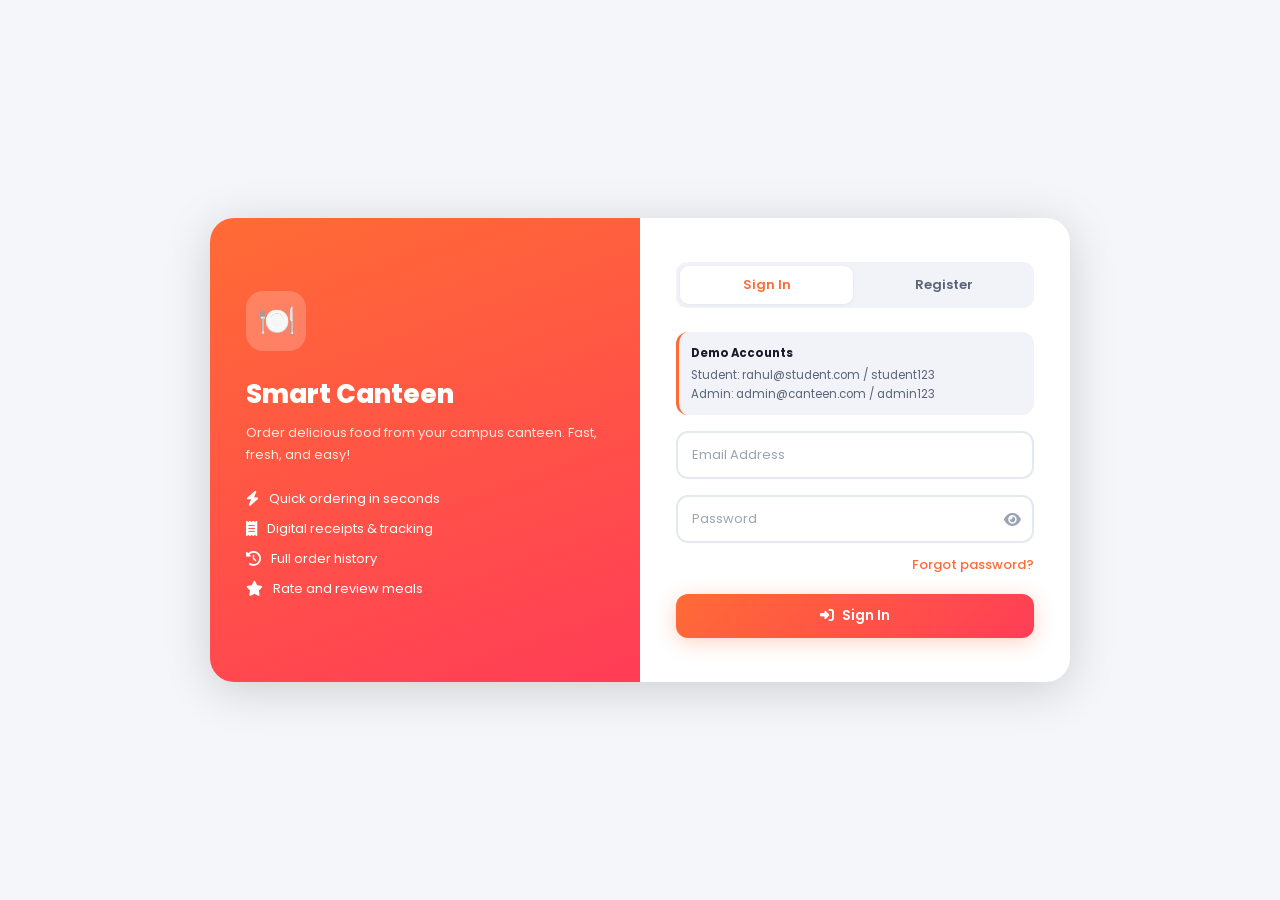
==== commit 9d1e1109: "Updated" ====
--- a/frontend/admin.html
+++ b/frontend/admin.html
@@ -42,6 +42,7 @@
         <div class="sidebar-item active" onclick="switchAdminTab('dashboard')"><i class="fas fa-chart-line"></i> Dashboard</div>
         <div class="sidebar-item" onclick="switchAdminTab('orders')"><i class="fas fa-receipt"></i> Manage Orders</div>
         <div class="sidebar-item" onclick="switchAdminTab('menu')"><i class="fas fa-utensils"></i> Manage Menu</div>
+        <div class="sidebar-item" onclick="switchAdminTab('schedule')"><i class="fas fa-calendar-week"></i> Weekly Schedule</div>
         <div class="sidebar-item" onclick="switchAdminTab('users')"><i class="fas fa-users"></i> Students</div>
         <div class="sidebar-item" onclick="switchAdminTab('reviews')"><i class="fas fa-star"></i> Reviews</div>
         <div class="sidebar-item" onclick="switchAdminTab('enquiries')"><i class="fas fa-envelope"></i> Enquiries <span class="notif-dot" id="enquiries-unread-badge" style="display:none"></span></div>
@@ -138,6 +139,60 @@
       </div>
       <div style="display:grid;grid-template-columns:repeat(auto-fill,minmax(340px,1fr));gap:14px" id="admin-menu-list">
         <div style="text-align:center;padding:20px;grid-column:1/-1"><i class="fas fa-spinner spin"></i></div>
+      </div>
+    </div>
+
+    <!-- ─── WEEKLY SCHEDULE ─── -->
+    <div class="admin-tab-panel hidden" data-panel="schedule">
+      <div style="display:flex;align-items:center;justify-content:space-between;margin-bottom:20px;flex-wrap:wrap;gap:10px">
+        <div class="page-title" style="margin:0">Weekly Menu Schedule</div>
+        <div style="display:flex;gap:8px;flex-wrap:wrap">
+          <select id="schedule-copy-from" class="status-select" style="width:auto">
+            <option value="">Copy from day…</option>
+            <option value="1">Monday</option><option value="2">Tuesday</option>
+            <option value="3">Wednesday</option><option value="4">Thursday</option>
+            <option value="5">Friday</option><option value="6">Saturday</option>
+          </select>
+          <button class="btn btn-ghost btn-sm" onclick="copyScheduleToActive()"><i class="fas fa-copy"></i> Copy to Selected Day</button>
+          <button class="btn btn-primary btn-sm" onclick="saveActiveSchedule()"><i class="fas fa-save"></i> Save Schedule</button>
+        </div>
+      </div>
+
+      <!-- Day Tabs -->
+      <div class="schedule-day-tabs" id="schedule-day-tabs">
+        <div class="sched-day-tab active" data-day-id="" data-day-name="Monday" onclick="switchScheduleDay(this)">Mon</div>
+        <div class="sched-day-tab" data-day-id="" data-day-name="Tuesday" onclick="switchScheduleDay(this)">Tue</div>
+        <div class="sched-day-tab" data-day-id="" data-day-name="Wednesday" onclick="switchScheduleDay(this)">Wed</div>
+        <div class="sched-day-tab" data-day-id="" data-day-name="Thursday" onclick="switchScheduleDay(this)">Thu</div>
+        <div class="sched-day-tab" data-day-id="" data-day-name="Friday" onclick="switchScheduleDay(this)">Fri</div>
+        <div class="sched-day-tab" data-day-id="" data-day-name="Saturday" onclick="switchScheduleDay(this)">Sat</div>
+        <div class="sched-day-closed">Sun — Closed</div>
+      </div>
+
+      <!-- Active Day Name -->
+      <div style="display:flex;align-items:center;gap:12px;margin:16px 0 10px">
+        <div id="schedule-active-day-label" style="font-size:17px;font-weight:700;color:var(--primary)">Monday</div>
+        <div style="font-size:12px;color:var(--text-3)">Check items to include in this day's menu</div>
+        <div style="margin-left:auto;display:flex;gap:8px">
+          <button class="btn btn-ghost btn-sm" onclick="scheduleSelectAll(true)"><i class="fas fa-check-square"></i> All</button>
+          <button class="btn btn-ghost btn-sm" onclick="scheduleSelectAll(false)"><i class="far fa-square"></i> None</button>
+        </div>
+      </div>
+
+      <!-- Search -->
+      <div class="search-bar" style="margin-bottom:12px;max-width:340px">
+        <i class="fas fa-search"></i>
+        <input type="text" id="schedule-search" placeholder="Search menu items…" oninput="filterScheduleItems(this.value)">
+      </div>
+
+      <!-- Items Grid -->
+      <div id="schedule-items-grid" style="display:grid;grid-template-columns:repeat(auto-fill,minmax(260px,1fr));gap:10px">
+        <div style="grid-column:1/-1;text-align:center;padding:20px"><i class="fas fa-spinner spin"></i></div>
+      </div>
+
+      <div style="margin-top:20px;padding:12px 16px;background:var(--surface2);border-radius:10px;font-size:12px;color:var(--text-3)">
+        <i class="fas fa-info-circle" style="color:var(--info);margin-right:6px"></i>
+        Checked items will appear in that day's menu for students. Items marked <strong>Unavailable</strong> will still show but be greyed out with "Unavailable" badge. Sunday is always closed.
       </div>
     </div>
 
--- a/frontend/css/style.css
+++ b/frontend/css/style.css
@@ -2,804 +2,3234 @@
    Smart Canteen – Complete Redesign
    Clean Web Layout · No Bottom Nav · Sidebar-first
    ========================================================== */
-@import url('https://fonts.googleapis.com/css2?family=Poppins:wght@300;400;500;600;700;800;900&display=swap');
+@import url("https://fonts.googleapis.com/css2?family=Poppins:wght@300;400;500;600;700;800;900&display=swap");
 
 :root {
-  --primary:      #FF6B35;
-  --primary-dark: #E5541E;
-  --primary-soft: rgba(255,107,53,.1);
-  --accent:       #FF3D57;
-  --success:      #22C55E;
-  --warning:      #F59E0B;
-  --danger:       #EF4444;
-  --info:         #3B82F6;
-  --purple:       #8B5CF6;
-
-  --bg:       #F5F6FA;
-  --surface:  #FFFFFF;
-  --surface2: #F1F3F8;
-  --border:   #E4E8F0;
-
-  --text:   #1A1A2E;
-  --text-2: #5A6478;
-  --text-3: #9BA3B5;
-
-  --shadow-xs: 0 1px 4px rgba(0,0,0,.06);
-  --shadow-sm: 0 2px 10px rgba(0,0,0,.08);
-  --shadow-md: 0 4px 24px rgba(0,0,0,.12);
-  --shadow-lg: 0 8px 48px rgba(0,0,0,.16);
-  --shadow-p:  0 4px 20px rgba(255,107,53,.3);
-
-  --r-sm:  8px;
-  --r-md:  12px;
-  --r-lg:  18px;
-  --r-xl:  24px;
+  --primary: #ff6b35;
+  --primary-dark: #e5541e;
+  --primary-soft: rgba(255, 107, 53, 0.1);
+  --accent: #ff3d57;
+  --success: #22c55e;
+  --warning: #f59e0b;
+  --danger: #ef4444;
+  --info: #3b82f6;
+  --purple: #8b5cf6;
+
+  --bg: #f5f6fa;
+  --surface: #ffffff;
+  --surface2: #f1f3f8;
+  --border: #e4e8f0;
+
+  --text: #1a1a2e;
+  --text-2: #5a6478;
+  --text-3: #9ba3b5;
+
+  --shadow-xs: 0 1px 4px rgba(0, 0, 0, 0.06);
+  --shadow-sm: 0 2px 10px rgba(0, 0, 0, 0.08);
+  --shadow-md: 0 4px 24px rgba(0, 0, 0, 0.12);
+  --shadow-lg: 0 8px 48px rgba(0, 0, 0, 0.16);
+  --shadow-p: 0 4px 20px rgba(255, 107, 53, 0.3);
+
+  --r-sm: 8px;
+  --r-md: 12px;
+  --r-lg: 18px;
+  --r-xl: 24px;
   --r-2xl: 36px;
 
-  --font:   'Poppins', sans-serif;
-  --ease:   0.2s ease;
-  --ease-b: 0.4s cubic-bezier(.34,1.56,.64,1);
-  --nav-h:  64px;
+  --font: "Poppins", sans-serif;
+  --ease: 0.2s ease;
+  --ease-b: 0.4s cubic-bezier(0.34, 1.56, 0.64, 1);
+  --nav-h: 64px;
   --side-w: 240px;
 }
 
 [data-theme="dark"] {
-  --bg:      #0D1117;
-  --surface: #161B22;
-  --surface2:#21262D;
-  --border:  #30363D;
-  --text:    #E6EDF3;
-  --text-2:  #8B949E;
-  --text-3:  #484F58;
-  --shadow-sm: 0 2px 10px rgba(0,0,0,.3);
-  --shadow-md: 0 4px 24px rgba(0,0,0,.4);
+  --bg: #0d1117;
+  --surface: #161b22;
+  --surface2: #21262d;
+  --border: #30363d;
+  --text: #e6edf3;
+  --text-2: #8b949e;
+  --text-3: #484f58;
+  --shadow-sm: 0 2px 10px rgba(0, 0, 0, 0.3);
+  --shadow-md: 0 4px 24px rgba(0, 0, 0, 0.4);
 }
 
 /* ── Reset ── */
-*,*::before,*::after{box-sizing:border-box;margin:0;padding:0}
-html{scroll-behavior:smooth;font-size:16px}
-body{font-family:var(--font);background:var(--bg);color:var(--text);min-height:100vh;transition:background var(--ease),color var(--ease)}
-a{text-decoration:none;color:inherit}
-button{border:none;cursor:pointer;font-family:var(--font);background:none}
-img{max-width:100%;display:block}
-ul{list-style:none}
-input,select,textarea{font-family:var(--font)}
-textarea{resize:vertical}
+*,
+*::before,
+*::after {
+  box-sizing: border-box;
+  margin: 0;
+  padding: 0;
+}
+html {
+  scroll-behavior: smooth;
+  font-size: 16px;
+}
+body {
+  font-family: var(--font);
+  background: var(--bg);
+  color: var(--text);
+  min-height: 100vh;
+  transition:
+    background var(--ease),
+    color var(--ease);
+}
+a {
+  text-decoration: none;
+  color: inherit;
+}
+button {
+  border: none;
+  cursor: pointer;
+  font-family: var(--font);
+  background: none;
+}
+img {
+  max-width: 100%;
+  display: block;
+}
+ul {
+  list-style: none;
+}
+input,
+select,
+textarea {
+  font-family: var(--font);
+}
+textarea {
+  resize: vertical;
+}
 
 /* ── Animations ── */
-@keyframes fadeIn  {from{opacity:0}to{opacity:1}}
-@keyframes fadeUp  {from{opacity:0;transform:translateY(20px)}to{opacity:1;transform:translateY(0)}}
-@keyframes slideR  {from{opacity:0;transform:translateX(-20px)}to{opacity:1;transform:translateX(0)}}
-@keyframes bounceIn{0%{transform:scale(0)}55%{transform:scale(1.2)}100%{transform:scale(1)}}
-@keyframes spin    {to{transform:rotate(360deg)}}
-@keyframes pulse   {0%,100%{transform:scale(1)}50%{transform:scale(1.04)}}
-@keyframes shimmer {0%{background-position:-200% 0}100%{background-position:200% 0}}
-@keyframes toastIn {from{opacity:0;transform:translateY(10px)}to{opacity:1;transform:translateY(0)}}
-@keyframes toastOut{to{opacity:0;transform:translateY(10px)}}
-@keyframes splash  {0%{transform:scale(0) rotate(-10deg);opacity:0}60%{transform:scale(1.1) rotate(3deg);opacity:1}100%{transform:scale(1) rotate(0);opacity:1}}
+@keyframes fadeIn {
+  from {
+    opacity: 0;
+  }
+  to {
+    opacity: 1;
+  }
+}
+@keyframes fadeUp {
+  from {
+    opacity: 0;
+    transform: translateY(20px);
+  }
+  to {
+    opacity: 1;
+    transform: translateY(0);
+  }
+}
+@keyframes slideR {
+  from {
+    opacity: 0;
+    transform: translateX(-20px);
+  }
+  to {
+    opacity: 1;
+    transform: translateX(0);
+  }
+}
+@keyframes bounceIn {
+  0% {
+    transform: scale(0);
+  }
+  55% {
+    transform: scale(1.2);
+  }
+  100% {
+    transform: scale(1);
+  }
+}
+@keyframes spin {
+  to {
+    transform: rotate(360deg);
+  }
+}
+@keyframes pulse {
+  0%,
+  100% {
+    transform: scale(1);
+  }
+  50% {
+    transform: scale(1.04);
+  }
+}
+@keyframes shimmer {
+  0% {
+    background-position: -200% 0;
+  }
+  100% {
+    background-position: 200% 0;
+  }
+}
+@keyframes toastIn {
+  from {
+    opacity: 0;
+    transform: translateY(10px);
+  }
+  to {
+    opacity: 1;
+    transform: translateY(0);
+  }
+}
+@keyframes toastOut {
+  to {
+    opacity: 0;
+    transform: translateY(10px);
+  }
+}
+@keyframes splash {
+  0% {
+    transform: scale(0) rotate(-10deg);
+    opacity: 0;
+  }
+  60% {
+    transform: scale(1.1) rotate(3deg);
+    opacity: 1;
+  }
+  100% {
+    transform: scale(1) rotate(0);
+    opacity: 1;
+  }
+}
 
 /* ══ SPLASH ════════════════════════════════════════════════ */
-#splash{
-  position:fixed;inset:0;z-index:9999;
-  background:linear-gradient(135deg,var(--primary),var(--accent));
-  display:none;flex-direction:column;align-items:center;justify-content:center;
-  transition:opacity .6s ease,transform .6s ease;
-}
-#splash.visible{display:flex}
-#splash.hide{opacity:0;pointer-events:none;transform:scale(1.03)}
-.splash-icon{
-  width:96px;height:96px;background:rgba(255,255,255,.2);border-radius:26px;
-  display:flex;align-items:center;justify-content:center;font-size:48px;
-  margin-bottom:20px;animation:splash .8s ease;box-shadow:0 12px 40px rgba(0,0,0,.2);
-  backdrop-filter:blur(10px);
-}
-.splash-title{color:#fff;font-size:28px;font-weight:800;animation:fadeUp .6s .3s both}
-.splash-sub{color:rgba(255,255,255,.8);font-size:13px;margin-top:4px;animation:fadeUp .6s .5s both}
-.splash-ring{
-  margin-top:48px;width:44px;height:44px;
-  border:4px solid rgba(255,255,255,.3);border-top-color:#fff;
-  border-radius:50%;animation:spin .8s linear infinite,fadeUp .6s .7s both;
+#splash {
+  position: fixed;
+  inset: 0;
+  z-index: 9999;
+  background: linear-gradient(135deg, var(--primary), var(--accent));
+  display: none;
+  flex-direction: column;
+  align-items: center;
+  justify-content: center;
+  transition:
+    opacity 0.6s ease,
+    transform 0.6s ease;
+}
+#splash.visible {
+  display: flex;
+}
+#splash.hide {
+  opacity: 0;
+  pointer-events: none;
+  transform: scale(1.03);
+}
+.splash-icon {
+  width: 96px;
+  height: 96px;
+  background: rgba(255, 255, 255, 0.2);
+  border-radius: 26px;
+  display: flex;
+  align-items: center;
+  justify-content: center;
+  font-size: 48px;
+  margin-bottom: 20px;
+  animation: splash 0.8s ease;
+  box-shadow: 0 12px 40px rgba(0, 0, 0, 0.2);
+  backdrop-filter: blur(10px);
+}
+.splash-title {
+  color: #fff;
+  font-size: 28px;
+  font-weight: 800;
+  animation: fadeUp 0.6s 0.3s both;
+}
+.splash-sub {
+  color: rgba(255, 255, 255, 0.8);
+  font-size: 13px;
+  margin-top: 4px;
+  animation: fadeUp 0.6s 0.5s both;
+}
+.splash-ring {
+  margin-top: 48px;
+  width: 44px;
+  height: 44px;
+  border: 4px solid rgba(255, 255, 255, 0.3);
+  border-top-color: #fff;
+  border-radius: 50%;
+  animation:
+    spin 0.8s linear infinite,
+    fadeUp 0.6s 0.7s both;
 }
 
 /* ══ NAVBAR ════════════════════════════════════════════════ */
-.navbar{
-  position:sticky;top:0;z-index:300;
-  background:var(--surface);height:var(--nav-h);
-  display:flex;align-items:center;padding:0 24px;
-  box-shadow:var(--shadow-sm);
-  transition:background var(--ease);
-}
-.nav-brand{display:flex;align-items:center;gap:10px;text-decoration:none;min-width:var(--side-w);padding-right:16px}
-.nav-logo{
-  width:38px;height:38px;background:linear-gradient(135deg,var(--primary),var(--accent));
-  border-radius:11px;display:flex;align-items:center;justify-content:center;
-  font-size:18px;color:#fff;flex-shrink:0;
-}
-.nav-title{font-size:16px;font-weight:700;color:var(--text)}
-.nav-subtitle{font-size:10px;color:var(--text-2)}
-
-.nav-center{flex:1;padding:0 24px}
-.nav-search{
-  display:flex;align-items:center;gap:10px;background:var(--surface2);
-  border:2px solid var(--border);border-radius:50px;padding:8px 16px;
-  max-width:380px;transition:all var(--ease);
-}
-.nav-search:focus-within{border-color:var(--primary);box-shadow:0 0 0 3px var(--primary-soft);background:var(--surface)}
-.nav-search input{flex:1;border:none;background:transparent;outline:none;font-size:14px;color:var(--text)}
-.nav-search input::placeholder{color:var(--text-3)}
-.nav-search i{color:var(--text-3);font-size:14px}
-
-.nav-right{display:flex;align-items:center;gap:8px;margin-left:auto}
-.nav-btn{
-  position:relative;width:38px;height:38px;background:var(--surface2);
-  border-radius:50%;display:flex;align-items:center;justify-content:center;
-  color:var(--text-2);font-size:16px;transition:all var(--ease);
-}
-.nav-btn:hover{background:var(--primary);color:#fff;transform:scale(1.06)}
-.nav-badge{
-  position:absolute;top:-2px;right:-2px;min-width:17px;height:17px;
-  background:var(--accent);border-radius:9px;font-size:9px;font-weight:700;
-  color:#fff;display:flex;align-items:center;justify-content:center;padding:0 3px;
-  animation:bounceIn .3s ease;
-}
-.nav-user-name{font-size:13px;font-weight:600;color:var(--text);white-space:nowrap}
-
-.hamburger{display:none;flex-direction:column;gap:5px;padding:6px}
-.hamburger span{display:block;width:20px;height:2px;background:var(--text-2);border-radius:2px;transition:all var(--ease)}
+.navbar {
+  position: sticky;
+  top: 0;
+  z-index: 300;
+  background: var(--surface);
+  height: var(--nav-h);
+  display: flex;
+  align-items: center;
+  padding: 0 24px;
+  box-shadow: var(--shadow-sm);
+  transition: background var(--ease);
+}
+.nav-brand {
+  display: flex;
+  align-items: center;
+  gap: 10px;
+  text-decoration: none;
+  min-width: var(--side-w);
+  padding-right: 16px;
+}
+.nav-logo {
+  width: 38px;
+  height: 38px;
+  background: linear-gradient(135deg, var(--primary), var(--accent));
+  border-radius: 11px;
+  display: flex;
+  align-items: center;
+  justify-content: center;
+  font-size: 18px;
+  color: #fff;
+  flex-shrink: 0;
+}
+.nav-title {
+  font-size: 16px;
+  font-weight: 700;
+  color: var(--text);
+}
+.nav-subtitle {
+  font-size: 10px;
+  color: var(--text-2);
+}
+
+.nav-center {
+  flex: 1;
+  padding: 0 24px;
+}
+.nav-search {
+  display: flex;
+  align-items: center;
+  gap: 10px;
+  background: var(--surface2);
+  border: 2px solid var(--border);
+  border-radius: 50px;
+  padding: 8px 16px;
+  max-width: 380px;
+  transition: all var(--ease);
+}
+.nav-search:focus-within {
+  border-color: var(--primary);
+  box-shadow: 0 0 0 3px var(--primary-soft);
+  background: var(--surface);
+}
+.nav-search input {
+  flex: 1;
+  border: none;
+  background: transparent;
+  outline: none;
+  font-size: 14px;
+  color: var(--text);
+}
+.nav-search input::placeholder {
+  color: var(--text-3);
+}
+.nav-search i {
+  color: var(--text-3);
+  font-size: 14px;
+}
+
+.nav-right {
+  display: flex;
+  align-items: center;
+  gap: 8px;
+  margin-left: auto;
+}
+.nav-btn {
+  position: relative;
+  width: 38px;
+  height: 38px;
+  background: var(--surface2);
+  border-radius: 50%;
+  display: flex;
+  align-items: center;
+  justify-content: center;
+  color: var(--text-2);
+  font-size: 16px;
+  transition: all var(--ease);
+}
+.nav-btn:hover {
+  background: var(--primary);
+  color: #fff;
+  transform: scale(1.06);
+}
+.nav-badge {
+  position: absolute;
+  top: -2px;
+  right: -2px;
+  min-width: 17px;
+  height: 17px;
+  background: var(--accent);
+  border-radius: 9px;
+  font-size: 9px;
+  font-weight: 700;
+  color: #fff;
+  display: flex;
+  align-items: center;
+  justify-content: center;
+  padding: 0 3px;
+  animation: bounceIn 0.3s ease;
+}
+.nav-user-name {
+  font-size: 13px;
+  font-weight: 600;
+  color: var(--text);
+  white-space: nowrap;
+}
+
+.hamburger {
+  display: none;
+  flex-direction: column;
+  gap: 5px;
+  padding: 6px;
+}
+.hamburger span {
+  display: block;
+  width: 20px;
+  height: 2px;
+  background: var(--text-2);
+  border-radius: 2px;
+  transition: all var(--ease);
+}
 
 /* ══ SIDEBAR ════════════════════════════════════════════════ */
-.app-body{display:flex;min-height:calc(100vh - var(--nav-h))}
-.sidebar{
-  width:var(--side-w);flex-shrink:0;background:var(--surface);
-  border-right:1px solid var(--border);padding:20px 0;
-  position:sticky;top:var(--nav-h);height:calc(100vh - var(--nav-h));
-  overflow-y:auto;transition:transform var(--ease),background var(--ease);
-  display:flex;flex-direction:column;
-}
-.sidebar-inner{flex:1}
-.sidebar-footer{padding:16px 0 8px;border-top:1px solid var(--border)}
-.main-content{flex:1;min-width:0;padding:28px}
-
-.sidebar-group{margin-bottom:20px}
-.sidebar-label{
-  font-size:10px;font-weight:700;text-transform:uppercase;
-  letter-spacing:1.2px;color:var(--text-3);padding:0 18px 8px;
-}
-.sidebar-item{
-  display:flex;align-items:center;gap:11px;
-  padding:10px 18px;color:var(--text-2);
-  font-size:13.5px;font-weight:500;cursor:pointer;
-  transition:all var(--ease);position:relative;
-}
-.sidebar-item i{width:18px;text-align:center;font-size:15px}
-.sidebar-item:hover{color:var(--primary);background:var(--primary-soft)}
-.sidebar-item.active{color:var(--primary);background:var(--primary-soft);font-weight:600}
-.sidebar-item.active::before{
-  content:'';position:absolute;left:0;top:6px;bottom:6px;
-  width:3px;background:var(--primary);border-radius:0 3px 3px 0;
-}
-.sidebar-badge{
-  margin-left:auto;min-width:19px;height:19px;background:var(--primary);
-  color:#fff;border-radius:10px;font-size:10px;font-weight:700;
-  display:flex;align-items:center;justify-content:center;padding:0 5px;
-}
-.sidebar-divider{height:1px;background:var(--border);margin:8px 16px}
+.app-body {
+  display: flex;
+  min-height: calc(100vh - var(--nav-h));
+}
+.sidebar {
+  width: var(--side-w);
+  flex-shrink: 0;
+  background: var(--surface);
+  border-right: 1px solid var(--border);
+  padding: 20px 0;
+  position: sticky;
+  top: var(--nav-h);
+  height: calc(100vh - var(--nav-h));
+  overflow-y: auto;
+  transition:
+    transform var(--ease),
+    background var(--ease);
+  display: flex;
+  flex-direction: column;
+}
+.sidebar-inner {
+  flex: 1;
+}
+.sidebar-footer {
+  padding: 16px 0 8px;
+  border-top: 1px solid var(--border);
+}
+.main-content {
+  flex: 1;
+  min-width: 0;
+  padding: 28px;
+}
+
+.sidebar-group {
+  margin-bottom: 20px;
+}
+.sidebar-label {
+  font-size: 10px;
+  font-weight: 700;
+  text-transform: uppercase;
+  letter-spacing: 1.2px;
+  color: var(--text-3);
+  padding: 0 18px 8px;
+}
+.sidebar-item {
+  display: flex;
+  align-items: center;
+  gap: 11px;
+  padding: 10px 18px;
+  color: var(--text-2);
+  font-size: 13.5px;
+  font-weight: 500;
+  cursor: pointer;
+  transition: all var(--ease);
+  position: relative;
+}
+.sidebar-item i {
+  width: 18px;
+  text-align: center;
+  font-size: 15px;
+}
+.sidebar-item:hover {
+  color: var(--primary);
+  background: var(--primary-soft);
+}
+.sidebar-item.active {
+  color: var(--primary);
+  background: var(--primary-soft);
+  font-weight: 600;
+}
+.sidebar-item.active::before {
+  content: "";
+  position: absolute;
+  left: 0;
+  top: 6px;
+  bottom: 6px;
+  width: 3px;
+  background: var(--primary);
+  border-radius: 0 3px 3px 0;
+}
+.sidebar-badge {
+  margin-left: auto;
+  min-width: 19px;
+  height: 19px;
+  background: var(--primary);
+  color: #fff;
+  border-radius: 10px;
+  font-size: 10px;
+  font-weight: 700;
+  display: flex;
+  align-items: center;
+  justify-content: center;
+  padding: 0 5px;
+}
+.sidebar-divider {
+  height: 1px;
+  background: var(--border);
+  margin: 8px 16px;
+}
 
 /* ══ HERO BANNER ════════════════════════════════════════════ */
-.hero-banner{
-  background:linear-gradient(135deg,var(--primary) 0%,var(--accent) 100%);
-  border-radius:var(--r-xl);padding:40px 44px;color:#fff;
-  position:relative;overflow:hidden;margin-bottom:28px;
-  animation:fadeUp .5s ease;
-}
-.hero-banner::before{
-  content:'🍽️';position:absolute;right:36px;top:50%;
-  transform:translateY(-50%);font-size:100px;opacity:.12;pointer-events:none;
-}
-.hero-banner h1{font-size:28px;font-weight:800;margin-bottom:8px}
-.hero-banner p{font-size:14px;opacity:.85;margin-bottom:18px;max-width:400px}
-.hero-chip{
-  display:inline-flex;align-items:center;gap:6px;
-  background:rgba(255,255,255,.2);padding:7px 16px;border-radius:50px;
-  font-size:12px;font-weight:600;backdrop-filter:blur(8px);
+.hero-banner {
+  background: linear-gradient(135deg, var(--primary) 0%, var(--accent) 100%);
+  border-radius: var(--r-xl);
+  padding: 40px 44px;
+  color: #fff;
+  position: relative;
+  overflow: hidden;
+  margin-bottom: 28px;
+  animation: fadeUp 0.5s ease;
+}
+.hero-banner::before {
+  content: "🍽️";
+  position: absolute;
+  right: 36px;
+  top: 50%;
+  transform: translateY(-50%);
+  font-size: 100px;
+  opacity: 0.12;
+  pointer-events: none;
+}
+.hero-banner h1 {
+  font-size: 28px;
+  font-weight: 800;
+  margin-bottom: 8px;
+}
+.hero-banner p {
+  font-size: 14px;
+  opacity: 0.85;
+  margin-bottom: 18px;
+  max-width: 400px;
+}
+.hero-chip {
+  display: inline-flex;
+  align-items: center;
+  gap: 6px;
+  background: rgba(255, 255, 255, 0.2);
+  padding: 7px 16px;
+  border-radius: 50px;
+  font-size: 12px;
+  font-weight: 600;
+  backdrop-filter: blur(8px);
 }
 
 /* ══ FILTERS ════════════════════════════════════════════════ */
-.filters-bar{
-  display:flex;gap:8px;flex-wrap:wrap;margin-bottom:24px;
-  animation:fadeUp .4s .1s both;
-}
-.filter-chip{
-  display:flex;align-items:center;gap:5px;padding:8px 16px;
-  background:var(--surface);border:2px solid var(--border);
-  border-radius:50px;font-size:12.5px;font-weight:500;color:var(--text-2);
-  cursor:pointer;transition:all var(--ease);white-space:nowrap;
-}
-.filter-chip:hover{border-color:var(--primary);color:var(--primary);transform:translateY(-1px)}
-.filter-chip.active{background:var(--primary);border-color:var(--primary);color:#fff;box-shadow:var(--shadow-p)}
+.filters-bar {
+  display: flex;
+  gap: 8px;
+  flex-wrap: wrap;
+  margin-bottom: 24px;
+  animation: fadeUp 0.4s 0.1s both;
+}
+.filter-chip {
+  display: flex;
+  align-items: center;
+  gap: 5px;
+  padding: 8px 16px;
+  background: var(--surface);
+  border: 2px solid var(--border);
+  border-radius: 50px;
+  font-size: 12.5px;
+  font-weight: 500;
+  color: var(--text-2);
+  cursor: pointer;
+  transition: all var(--ease);
+  white-space: nowrap;
+}
+.filter-chip:hover {
+  border-color: var(--primary);
+  color: var(--primary);
+  transform: translateY(-1px);
+}
+.filter-chip.active {
+  background: var(--primary);
+  border-color: var(--primary);
+  color: #fff;
+  box-shadow: var(--shadow-p);
+}
 
 /* ══ MENU GRID ══════════════════════════════════════════════ */
-.section-header{display:flex;align-items:center;justify-content:space-between;margin-bottom:18px}
-.section-title{font-size:19px;font-weight:700}
-.section-count{color:var(--primary);font-weight:600;font-size:15px}
-.section-link{font-size:13px;color:var(--primary);font-weight:500;cursor:pointer}
-
-.menu-grid{
-  display:grid;grid-template-columns:repeat(auto-fill,minmax(220px,1fr));
-  gap:18px;animation:fadeUp .5s .2s both;
-}
-.food-card{
-  background:var(--surface);border-radius:var(--r-lg);overflow:hidden;
-  border:1px solid var(--border);box-shadow:var(--shadow-xs);cursor:pointer;
-  transition:transform var(--ease),box-shadow var(--ease);animation:fadeUp .4s ease both;
-}
-.food-card:hover{transform:translateY(-5px);box-shadow:var(--shadow-md)}
-.card-img-wrap{position:relative;width:100%;aspect-ratio:4/3;overflow:hidden;background:var(--surface2)}
-.card-img-wrap img{width:100%;height:100%;object-fit:cover;transition:transform .4s ease}
-.food-card:hover .card-img-wrap img{transform:scale(1.06)}
-.card-img-placeholder{
-  width:100%;height:100%;
-  background:linear-gradient(135deg,#FFB085,var(--primary));
-  display:flex;align-items:center;justify-content:center;font-size:48px;
-}
-.card-badge{
-  position:absolute;top:9px;left:9px;padding:3px 9px;border-radius:20px;
-  font-size:10px;font-weight:600;text-transform:uppercase;backdrop-filter:blur(8px);
-}
-.card-badge.avail  {background:rgba(34,197,94,.9);color:#fff}
-.card-badge.unavail{background:rgba(239,68,68,.9);color:#fff}
-.card-fav{
-  position:absolute;top:9px;right:9px;width:28px;height:28px;
-  background:rgba(255,255,255,.9);border-radius:50%;
-  display:flex;align-items:center;justify-content:center;
-  font-size:13px;color:var(--text-3);transition:all var(--ease);cursor:pointer;
-}
-.card-fav:hover{color:var(--accent);transform:scale(1.12)}
-.card-fav.loved{color:var(--accent)}
-.card-body{padding:13px}
-.card-cat{font-size:10px;color:var(--text-3);font-weight:600;text-transform:uppercase;letter-spacing:.5px;margin-bottom:3px}
-.card-name{font-size:13.5px;font-weight:600;margin-bottom:5px;line-height:1.4;display:-webkit-box;-webkit-line-clamp:2;-webkit-box-orient:vertical;overflow:hidden}
-.card-stars{display:flex;align-items:center;gap:2px;margin-bottom:9px}
-.card-stars i{font-size:10px;color:var(--warning)}
-.card-stars span{font-size:10px;color:var(--text-2);margin-left:2px}
-.card-footer{display:flex;align-items:center;justify-content:space-between}
-.card-price{font-size:16px;font-weight:700;color:var(--primary)}
-.card-time{font-size:10px;color:var(--text-3);display:flex;align-items:center;gap:3px}
-.add-btn{
-  width:32px;height:32px;background:var(--primary);border-radius:9px;
-  color:#fff;display:flex;align-items:center;justify-content:center;
-  font-size:17px;transition:all var(--ease-b);
-}
-.add-btn:hover{transform:scale(1.16);background:var(--primary-dark)}
-.add-btn.added{animation:bounceIn .3s ease;background:var(--success)}
-.add-btn:disabled{opacity:.4;cursor:not-allowed}
+.section-header {
+  display: flex;
+  align-items: center;
+  justify-content: space-between;
+  margin-bottom: 18px;
+}
+.section-title {
+  font-size: 19px;
+  font-weight: 700;
+}
+.section-count {
+  color: var(--primary);
+  font-weight: 600;
+  font-size: 15px;
+}
+.section-link {
+  font-size: 13px;
+  color: var(--primary);
+  font-weight: 500;
+  cursor: pointer;
+}
+
+.menu-grid {
+  display: grid;
+  grid-template-columns: repeat(auto-fill, minmax(220px, 1fr));
+  gap: 18px;
+  animation: fadeUp 0.5s 0.2s both;
+}
+.food-card {
+  background: var(--surface);
+  border-radius: var(--r-lg);
+  overflow: hidden;
+  border: 1px solid var(--border);
+  box-shadow: var(--shadow-xs);
+  cursor: pointer;
+  transition:
+    transform var(--ease),
+    box-shadow var(--ease);
+  animation: fadeUp 0.4s ease both;
+}
+.food-card:hover {
+  transform: translateY(-5px);
+  box-shadow: var(--shadow-md);
+}
+.card-img-wrap {
+  position: relative;
+  width: 100%;
+  aspect-ratio: 4/3;
+  overflow: hidden;
+  background: var(--surface2);
+}
+.card-img-wrap img {
+  width: 100%;
+  height: 100%;
+  object-fit: cover;
+  transition: transform 0.4s ease;
+}
+.food-card:hover .card-img-wrap img {
+  transform: scale(1.06);
+}
+.card-img-placeholder {
+  width: 100%;
+  height: 100%;
+  background: linear-gradient(135deg, #ffb085, var(--primary));
+  display: flex;
+  align-items: center;
+  justify-content: center;
+  font-size: 48px;
+}
+.card-badge {
+  position: absolute;
+  top: 9px;
+  left: 9px;
+  padding: 3px 9px;
+  border-radius: 20px;
+  font-size: 10px;
+  font-weight: 600;
+  text-transform: uppercase;
+  backdrop-filter: blur(8px);
+}
+.card-badge.avail {
+  background: rgba(34, 197, 94, 0.9);
+  color: #fff;
+}
+.card-badge.unavail {
+  background: rgba(239, 68, 68, 0.9);
+  color: #fff;
+}
+.card-fav {
+  position: absolute;
+  top: 9px;
+  right: 9px;
+  width: 28px;
+  height: 28px;
+  background: rgba(255, 255, 255, 0.9);
+  border-radius: 50%;
+  display: flex;
+  align-items: center;
+  justify-content: center;
+  font-size: 13px;
+  color: var(--text-3);
+  transition: all var(--ease);
+  cursor: pointer;
+}
+.card-fav:hover {
+  color: var(--accent);
+  transform: scale(1.12);
+}
+.card-fav.loved {
+  color: var(--accent);
+}
+.card-body {
+  padding: 13px;
+}
+.card-cat {
+  font-size: 10px;
+  color: var(--text-3);
+  font-weight: 600;
+  text-transform: uppercase;
+  letter-spacing: 0.5px;
+  margin-bottom: 3px;
+}
+.card-name {
+  font-size: 13.5px;
+  font-weight: 600;
+  margin-bottom: 5px;
+  line-height: 1.4;
+  display: -webkit-box;
+  -webkit-line-clamp: 2;
+  -webkit-box-orient: vertical;
+  overflow: hidden;
+}
+.card-stars {
+  display: flex;
+  align-items: center;
+  gap: 2px;
+  margin-bottom: 9px;
+}
+.card-stars i {
+  font-size: 10px;
+  color: var(--warning);
+}
+.card-stars span {
+  font-size: 10px;
+  color: var(--text-2);
+  margin-left: 2px;
+}
+.card-footer {
+  display: flex;
+  align-items: center;
+  justify-content: space-between;
+}
+.card-price {
+  font-size: 16px;
+  font-weight: 700;
+  color: var(--primary);
+}
+.card-time {
+  font-size: 10px;
+  color: var(--text-3);
+  display: flex;
+  align-items: center;
+  gap: 3px;
+}
+.add-btn {
+  width: 32px;
+  height: 32px;
+  background: var(--primary);
+  border-radius: 9px;
+  color: #fff;
+  display: flex;
+  align-items: center;
+  justify-content: center;
+  font-size: 17px;
+  transition: all var(--ease-b);
+}
+.add-btn:hover {
+  transform: scale(1.16);
+  background: var(--primary-dark);
+}
+.add-btn.added {
+  animation: bounceIn 0.3s ease;
+  background: var(--success);
+}
+.add-btn:disabled {
+  opacity: 0.4;
+  cursor: not-allowed;
+}
 
 /* ══ STATS GRID ═════════════════════════════════════════════ */
-.stats-grid{
-  display:grid;grid-template-columns:repeat(4,1fr);
-  gap:18px;margin-bottom:28px;animation:fadeUp .5s ease;
-}
-.stat-card{
-  background:var(--surface);border-radius:var(--r-lg);padding:22px;
-  border:1px solid var(--border);box-shadow:var(--shadow-xs);
-  transition:transform var(--ease),box-shadow var(--ease);
-}
-.stat-card:hover{transform:translateY(-3px);box-shadow:var(--shadow-md)}
-.stat-icon-wrap{
-  width:48px;height:48px;border-radius:13px;
-  display:flex;align-items:center;justify-content:center;
-  font-size:20px;margin-bottom:14px;
-}
-.stat-icon-wrap.orange{background:var(--primary-soft);color:var(--primary)}
-.stat-icon-wrap.green {background:rgba(34,197,94,.1);color:var(--success)}
-.stat-icon-wrap.blue  {background:rgba(59,130,246,.1);color:var(--info)}
-.stat-icon-wrap.yellow{background:rgba(245,158,11,.1);color:var(--warning)}
-.stat-icon-wrap.purple{background:rgba(139,92,246,.1);color:var(--purple)}
-.stat-num  {font-size:28px;font-weight:800;margin-bottom:3px}
-.stat-label{font-size:12px;color:var(--text-2);font-weight:500}
-.stat-trend{font-size:11px;margin-top:8px;display:flex;align-items:center;gap:4px}
-.stat-trend.up{color:var(--success)}
-.stat-trend.down{color:var(--danger)}
+.stats-grid {
+  display: grid;
+  grid-template-columns: repeat(4, 1fr);
+  gap: 18px;
+  margin-bottom: 28px;
+  animation: fadeUp 0.5s ease;
+}
+.stat-card {
+  background: var(--surface);
+  border-radius: var(--r-lg);
+  padding: 22px;
+  border: 1px solid var(--border);
+  box-shadow: var(--shadow-xs);
+  transition:
+    transform var(--ease),
+    box-shadow var(--ease);
+}
+.stat-card:hover {
+  transform: translateY(-3px);
+  box-shadow: var(--shadow-md);
+}
+.stat-icon-wrap {
+  width: 48px;
+  height: 48px;
+  border-radius: 13px;
+  display: flex;
+  align-items: center;
+  justify-content: center;
+  font-size: 20px;
+  margin-bottom: 14px;
+}
+.stat-icon-wrap.orange {
+  background: var(--primary-soft);
+  color: var(--primary);
+}
+.stat-icon-wrap.green {
+  background: rgba(34, 197, 94, 0.1);
+  color: var(--success);
+}
+.stat-icon-wrap.blue {
+  background: rgba(59, 130, 246, 0.1);
+  color: var(--info);
+}
+.stat-icon-wrap.yellow {
+  background: rgba(245, 158, 11, 0.1);
+  color: var(--warning);
+}
+.stat-icon-wrap.purple {
+  background: rgba(139, 92, 246, 0.1);
+  color: var(--purple);
+}
+.stat-num {
+  font-size: 28px;
+  font-weight: 800;
+  margin-bottom: 3px;
+}
+.stat-label {
+  font-size: 12px;
+  color: var(--text-2);
+  font-weight: 500;
+}
+.stat-trend {
+  font-size: 11px;
+  margin-top: 8px;
+  display: flex;
+  align-items: center;
+  gap: 4px;
+}
+.stat-trend.up {
+  color: var(--success);
+}
+.stat-trend.down {
+  color: var(--danger);
+}
 
 /* ══ AUTH ═══════════════════════════════════════════════════ */
-.auth-page{
-  min-height:100vh;display:flex;align-items:center;justify-content:center;
-  background:var(--bg);padding:20px;
-}
-.auth-container{
-  display:grid;grid-template-columns:1fr 1fr;max-width:860px;width:100%;
-  background:var(--surface);border-radius:var(--r-xl);overflow:hidden;
-  box-shadow:var(--shadow-lg);animation:fadeUp .5s ease;
-}
-.auth-left{
-  background:linear-gradient(160deg,var(--primary),var(--accent));
-  padding:48px 36px;display:flex;flex-direction:column;justify-content:center;color:#fff;
-}
-.auth-left-logo{
-  width:60px;height:60px;background:rgba(255,255,255,.2);border-radius:17px;
-  display:flex;align-items:center;justify-content:center;font-size:30px;margin-bottom:24px;
-}
-.auth-left h1{font-size:26px;font-weight:800;margin-bottom:8px}
-.auth-left p{font-size:13px;opacity:.85;line-height:1.7;margin-bottom:22px}
-.auth-feature{display:flex;align-items:center;gap:10px;font-size:13px;margin-bottom:10px}
-.auth-feature i{font-size:15px}
-
-.auth-right{padding:44px 36px;display:flex;flex-direction:column;justify-content:center}
-.auth-tabs{display:flex;gap:4px;background:var(--surface2);border-radius:11px;padding:4px;margin-bottom:24px}
-.auth-tab{
-  flex:1;padding:9px;border-radius:9px;
-  font-size:13px;font-weight:600;color:var(--text-2);
-  transition:all var(--ease);cursor:pointer;text-align:center;
-}
-.auth-tab.active{background:var(--surface);color:var(--primary);box-shadow:var(--shadow-xs)}
-
-.form-group{position:relative;margin-bottom:16px}
-.form-input{
-  width:100%;padding:12px 14px;border:2px solid var(--border);
-  border-radius:var(--r-md);font-size:13.5px;background:var(--surface);
-  color:var(--text);outline:none;transition:all var(--ease);
-}
-.form-input:focus{border-color:var(--primary);box-shadow:0 0 0 3px var(--primary-soft)}
-.form-input.has-right{padding-right:44px}
-.form-label{
-  position:absolute;left:12px;top:50%;transform:translateY(-50%);
-  font-size:13px;color:var(--text-3);pointer-events:none;
-  transition:all var(--ease);background:var(--surface);padding:0 4px;
+.auth-page {
+  min-height: 100vh;
+  display: flex;
+  align-items: center;
+  justify-content: center;
+  background: var(--bg);
+  padding: 20px;
+}
+.auth-container {
+  display: grid;
+  grid-template-columns: 1fr 1fr;
+  max-width: 860px;
+  width: 100%;
+  background: var(--surface);
+  border-radius: var(--r-xl);
+  overflow: hidden;
+  box-shadow: var(--shadow-lg);
+  animation: fadeUp 0.5s ease;
+}
+.auth-left {
+  background: linear-gradient(160deg, var(--primary), var(--accent));
+  padding: 48px 36px;
+  display: flex;
+  flex-direction: column;
+  justify-content: center;
+  color: #fff;
+}
+.auth-left-logo {
+  width: 60px;
+  height: 60px;
+  background: rgba(255, 255, 255, 0.2);
+  border-radius: 17px;
+  display: flex;
+  align-items: center;
+  justify-content: center;
+  font-size: 30px;
+  margin-bottom: 24px;
+}
+.auth-left h1 {
+  font-size: 26px;
+  font-weight: 800;
+  margin-bottom: 8px;
+}
+.auth-left p {
+  font-size: 13px;
+  opacity: 0.85;
+  line-height: 1.7;
+  margin-bottom: 22px;
+}
+.auth-feature {
+  display: flex;
+  align-items: center;
+  gap: 10px;
+  font-size: 13px;
+  margin-bottom: 10px;
+}
+.auth-feature i {
+  font-size: 15px;
+}
+
+.auth-right {
+  padding: 44px 36px;
+  display: flex;
+  flex-direction: column;
+  justify-content: center;
+}
+.auth-tabs {
+  display: flex;
+  gap: 4px;
+  background: var(--surface2);
+  border-radius: 11px;
+  padding: 4px;
+  margin-bottom: 24px;
+}
+.auth-tab {
+  flex: 1;
+  padding: 9px;
+  border-radius: 9px;
+  font-size: 13px;
+  font-weight: 600;
+  color: var(--text-2);
+  transition: all var(--ease);
+  cursor: pointer;
+  text-align: center;
+}
+.auth-tab.active {
+  background: var(--surface);
+  color: var(--primary);
+  box-shadow: var(--shadow-xs);
+}
+
+.form-group {
+  position: relative;
+  margin-bottom: 16px;
+}
+.form-input {
+  width: 100%;
+  padding: 12px 14px;
+  border: 2px solid var(--border);
+  border-radius: var(--r-md);
+  font-size: 13.5px;
+  background: var(--surface);
+  color: var(--text);
+  outline: none;
+  transition: all var(--ease);
+}
+.form-input:focus {
+  border-color: var(--primary);
+  box-shadow: 0 0 0 3px var(--primary-soft);
+}
+.form-input.has-right {
+  padding-right: 44px;
+}
+.form-label {
+  position: absolute;
+  left: 12px;
+  top: 50%;
+  transform: translateY(-50%);
+  font-size: 13px;
+  color: var(--text-3);
+  pointer-events: none;
+  transition: all var(--ease);
+  background: var(--surface);
+  padding: 0 4px;
 }
 .form-group input:focus ~ .form-label,
 .form-group input:not(:placeholder-shown) ~ .form-label,
-.form-group select:focus ~ .form-label{top:0;font-size:11px;color:var(--primary)}
-.form-error{font-size:11px;color:var(--danger);margin-top:4px;display:none}
-.form-group.error .form-input{border-color:var(--danger)}
-.form-group.error .form-error{display:block}
-.input-right-icon{
-  position:absolute;right:13px;top:50%;transform:translateY(-50%);
-  color:var(--text-3);cursor:pointer;font-size:15px;transition:color var(--ease);
-}
-.input-right-icon:hover{color:var(--primary)}
-
-.role-picker{display:flex;gap:8px;margin-bottom:16px}
-.role-opt{
-  flex:1;display:flex;align-items:center;justify-content:center;gap:7px;
-  padding:11px;border:2px solid var(--border);border-radius:var(--r-md);
-  cursor:pointer;font-size:13px;font-weight:500;transition:all var(--ease);
-}
-.role-opt.sel{border-color:var(--primary);background:var(--primary-soft);color:var(--primary)}
-.role-opt input{display:none}
-
-.demo-box{
-  background:var(--surface2);border-radius:var(--r-md);padding:12px;
-  margin-bottom:16px;font-size:11.5px;color:var(--text-2);
-  border-left:3px solid var(--primary);line-height:1.6;
-}
-.demo-box strong{color:var(--text);display:block;margin-bottom:4px}
+.form-group select:focus ~ .form-label {
+  top: 0;
+  font-size: 11px;
+  color: var(--primary);
+}
+.form-error {
+  font-size: 11px;
+  color: var(--danger);
+  margin-top: 4px;
+  display: none;
+}
+.form-group.error .form-input {
+  border-color: var(--danger);
+}
+.form-group.error .form-error {
+  display: block;
+}
+.input-right-icon {
+  position: absolute;
+  right: 13px;
+  top: 50%;
+  transform: translateY(-50%);
+  color: var(--text-3);
+  cursor: pointer;
+  font-size: 15px;
+  transition: color var(--ease);
+}
+.input-right-icon:hover {
+  color: var(--primary);
+}
+
+.role-picker {
+  display: flex;
+  gap: 8px;
+  margin-bottom: 16px;
+}
+.role-opt {
+  flex: 1;
+  display: flex;
+  align-items: center;
+  justify-content: center;
+  gap: 7px;
+  padding: 11px;
+  border: 2px solid var(--border);
+  border-radius: var(--r-md);
+  cursor: pointer;
+  font-size: 13px;
+  font-weight: 500;
+  transition: all var(--ease);
+}
+.role-opt.sel {
+  border-color: var(--primary);
+  background: var(--primary-soft);
+  color: var(--primary);
+}
+.role-opt input {
+  display: none;
+}
+
+.demo-box {
+  background: var(--surface2);
+  border-radius: var(--r-md);
+  padding: 12px;
+  margin-bottom: 16px;
+  font-size: 11.5px;
+  color: var(--text-2);
+  border-left: 3px solid var(--primary);
+  line-height: 1.6;
+}
+.demo-box strong {
+  color: var(--text);
+  display: block;
+  margin-bottom: 4px;
+}
 
 /* ══ BUTTONS ════════════════════════════════════════════════ */
-.btn{
-  display:inline-flex;align-items:center;justify-content:center;gap:8px;
-  padding:12px 24px;border-radius:var(--r-md);font-size:13.5px;
-  font-weight:600;letter-spacing:.1px;transition:all var(--ease);cursor:pointer;
-}
-.btn-primary{
-  background:linear-gradient(135deg,var(--primary),var(--accent));
-  color:#fff;box-shadow:var(--shadow-p);width:100%;
-}
-.btn-primary:hover{filter:brightness(1.07);transform:translateY(-1px)}
-.btn-primary:active{transform:scale(.98)}
-.btn-primary:disabled{opacity:.5;cursor:not-allowed;transform:none}
-.btn-ghost{color:var(--text-2);background:var(--surface2)}
-.btn-ghost:hover{background:var(--border)}
-.btn-danger{background:rgba(239,68,68,.1);color:var(--danger)}
-.btn-danger:hover{background:var(--danger);color:#fff}
-.btn-sm{padding:8px 16px;font-size:12.5px}
-.btn-outline{
-  border:2px solid var(--primary);color:var(--primary);background:transparent;
-}
-.btn-outline:hover{background:var(--primary);color:#fff}
+.btn {
+  display: inline-flex;
+  align-items: center;
+  justify-content: center;
+  gap: 8px;
+  padding: 12px 24px;
+  border-radius: var(--r-md);
+  font-size: 13.5px;
+  font-weight: 600;
+  letter-spacing: 0.1px;
+  transition: all var(--ease);
+  cursor: pointer;
+}
+.btn-primary {
+  background: linear-gradient(135deg, var(--primary), var(--accent));
+  color: #fff;
+  box-shadow: var(--shadow-p);
+  width: 100%;
+}
+.btn-primary:hover {
+  filter: brightness(1.07);
+  transform: translateY(-1px);
+}
+.btn-primary:active {
+  transform: scale(0.98);
+}
+.btn-primary:disabled {
+  opacity: 0.5;
+  cursor: not-allowed;
+  transform: none;
+}
+.btn-ghost {
+  color: var(--text-2);
+  background: var(--surface2);
+}
+.btn-ghost:hover {
+  background: var(--border);
+}
+.btn-danger {
+  background: rgba(239, 68, 68, 0.1);
+  color: var(--danger);
+}
+.btn-danger:hover {
+  background: var(--danger);
+  color: #fff;
+}
+.btn-sm {
+  padding: 8px 16px;
+  font-size: 12.5px;
+}
+.btn-outline {
+  border: 2px solid var(--primary);
+  color: var(--primary);
+  background: transparent;
+}
+.btn-outline:hover {
+  background: var(--primary);
+  color: #fff;
+}
 
 /* ══ CART ═══════════════════════════════════════════════════ */
-.cart-layout{display:grid;grid-template-columns:1fr 340px;gap:24px;align-items:start}
-.cart-list{display:flex;flex-direction:column;gap:12px}
-.cart-item{
-  background:var(--surface);border:1px solid var(--border);
-  border-radius:var(--r-lg);padding:16px;display:flex;gap:14px;align-items:center;
-  box-shadow:var(--shadow-xs);animation:fadeUp .3s ease both;
-}
-.cart-thumb{width:72px;height:72px;border-radius:var(--r-md);object-fit:cover;flex-shrink:0;background:var(--surface2)}
-.cart-info{flex:1;min-width:0}
-.cart-name{font-size:14px;font-weight:600;margin-bottom:3px}
-.cart-meta{font-size:11px;color:var(--text-2);margin-bottom:8px}
-.cart-price{font-size:15px;font-weight:700;color:var(--primary)}
-.qty-ctrl{display:flex;align-items:center;gap:9px;margin-top:7px}
-.qty-btn{
-  width:28px;height:28px;background:var(--surface2);border-radius:7px;
-  display:flex;align-items:center;justify-content:center;
-  font-size:15px;font-weight:700;transition:all var(--ease);
-}
-.qty-btn:hover{background:var(--primary);color:#fff}
-.qty-num{font-size:14px;font-weight:700;min-width:22px;text-align:center}
-.cart-del{
-  width:34px;height:34px;border-radius:9px;
-  background:rgba(239,68,68,.1);color:var(--danger);
-  display:flex;align-items:center;justify-content:center;font-size:15px;
-  transition:all var(--ease);flex-shrink:0;
-}
-.cart-del:hover{background:var(--danger);color:#fff}
-
-.cart-summary{
-  background:var(--surface);border:1px solid var(--border);
-  border-radius:var(--r-lg);padding:22px;box-shadow:var(--shadow-xs);
-  position:sticky;top:calc(var(--nav-h)+20px);
-}
-.summary-title{font-size:16px;font-weight:700;margin-bottom:18px}
-.summary-row{
-  display:flex;justify-content:space-between;padding:9px 0;
-  font-size:13.5px;color:var(--text-2);border-bottom:1px solid var(--border);
-}
-.summary-row:last-of-type{border-bottom:none}
-.summary-row.total{
-  font-size:17px;font-weight:700;color:var(--text);margin-top:8px;
-  padding-top:14px;border-top:2px dashed var(--border);border-bottom:none;
-}
-.summary-row.total span:last-child{color:var(--primary)}
-.checkout-btn{
-  margin-top:18px;background:linear-gradient(135deg,var(--primary),var(--accent));
-  color:#fff;width:100%;padding:14px;border-radius:var(--r-md);
-  font-size:14px;font-weight:700;display:flex;align-items:center;justify-content:center;gap:8px;
-  box-shadow:var(--shadow-p);transition:all var(--ease);
-}
-.checkout-btn:hover{transform:translateY(-2px);box-shadow:0 8px 24px rgba(255,107,53,.4)}
-.coupon-box{margin-top:14px;display:flex;gap:7px}
-.coupon-input{
-  flex:1;padding:9px 13px;border:2px dashed var(--border);
-  border-radius:var(--r-md);background:var(--surface2);
-  font-size:13px;color:var(--text);outline:none;
-}
-.coupon-apply{
-  padding:9px 14px;background:var(--surface2);
-  border-radius:var(--r-md);font-size:12.5px;font-weight:600;color:var(--primary);
-  transition:all var(--ease);
-}
-.coupon-apply:hover{background:var(--primary-soft)}
+.cart-layout {
+  display: grid;
+  grid-template-columns: 1fr 340px;
+  gap: 24px;
+  align-items: start;
+}
+.cart-list {
+  display: flex;
+  flex-direction: column;
+  gap: 12px;
+}
+.cart-item {
+  background: var(--surface);
+  border: 1px solid var(--border);
+  border-radius: var(--r-lg);
+  padding: 16px;
+  display: flex;
+  gap: 14px;
+  align-items: center;
+  box-shadow: var(--shadow-xs);
+  animation: fadeUp 0.3s ease both;
+}
+.cart-thumb {
+  width: 72px;
+  height: 72px;
+  border-radius: var(--r-md);
+  object-fit: cover;
+  flex-shrink: 0;
+  background: var(--surface2);
+}
+.cart-info {
+  flex: 1;
+  min-width: 0;
+}
+.cart-name {
+  font-size: 14px;
+  font-weight: 600;
+  margin-bottom: 3px;
+}
+.cart-meta {
+  font-size: 11px;
+  color: var(--text-2);
+  margin-bottom: 8px;
+}
+.cart-price {
+  font-size: 15px;
+  font-weight: 700;
+  color: var(--primary);
+}
+.qty-ctrl {
+  display: flex;
+  align-items: center;
+  gap: 9px;
+  margin-top: 7px;
+}
+.qty-btn {
+  width: 28px;
+  height: 28px;
+  background: var(--surface2);
+  border-radius: 7px;
+  display: flex;
+  align-items: center;
+  justify-content: center;
+  font-size: 15px;
+  font-weight: 700;
+  transition: all var(--ease);
+}
+.qty-btn:hover {
+  background: var(--primary);
+  color: #fff;
+}
+.qty-num {
+  font-size: 14px;
+  font-weight: 700;
+  min-width: 22px;
+  text-align: center;
+}
+.cart-del {
+  width: 34px;
+  height: 34px;
+  border-radius: 9px;
+  background: rgba(239, 68, 68, 0.1);
+  color: var(--danger);
+  display: flex;
+  align-items: center;
+  justify-content: center;
+  font-size: 15px;
+  transition: all var(--ease);
+  flex-shrink: 0;
+}
+.cart-del:hover {
+  background: var(--danger);
+  color: #fff;
+}
+
+.cart-summary {
+  background: var(--surface);
+  border: 1px solid var(--border);
+  border-radius: var(--r-lg);
+  padding: 22px;
+  box-shadow: var(--shadow-xs);
+  position: sticky;
+  top: calc(var(--nav-h)+20px);
+}
+.summary-title {
+  font-size: 16px;
+  font-weight: 700;
+  margin-bottom: 18px;
+}
+.summary-row {
+  display: flex;
+  justify-content: space-between;
+  padding: 9px 0;
+  font-size: 13.5px;
+  color: var(--text-2);
+  border-bottom: 1px solid var(--border);
+}
+.summary-row:last-of-type {
+  border-bottom: none;
+}
+.summary-row.total {
+  font-size: 17px;
+  font-weight: 700;
+  color: var(--text);
+  margin-top: 8px;
+  padding-top: 14px;
+  border-top: 2px dashed var(--border);
+  border-bottom: none;
+}
+.summary-row.total span:last-child {
+  color: var(--primary);
+}
+.checkout-btn {
+  margin-top: 18px;
+  background: linear-gradient(135deg, var(--primary), var(--accent));
+  color: #fff;
+  width: 100%;
+  padding: 14px;
+  border-radius: var(--r-md);
+  font-size: 14px;
+  font-weight: 700;
+  display: flex;
+  align-items: center;
+  justify-content: center;
+  gap: 8px;
+  box-shadow: var(--shadow-p);
+  transition: all var(--ease);
+}
+.checkout-btn:hover {
+  transform: translateY(-2px);
+  box-shadow: 0 8px 24px rgba(255, 107, 53, 0.4);
+}
+.coupon-box {
+  margin-top: 14px;
+  display: flex;
+  gap: 7px;
+}
+.coupon-input {
+  flex: 1;
+  padding: 9px 13px;
+  border: 2px dashed var(--border);
+  border-radius: var(--r-md);
+  background: var(--surface2);
+  font-size: 13px;
+  color: var(--text);
+  outline: none;
+}
+.coupon-apply {
+  padding: 9px 14px;
+  background: var(--surface2);
+  border-radius: var(--r-md);
+  font-size: 12.5px;
+  font-weight: 600;
+  color: var(--primary);
+  transition: all var(--ease);
+}
+.coupon-apply:hover {
+  background: var(--primary-soft);
+}
 
 /* ══ ORDERS ═════════════════════════════════════════════════ */
-.orders-grid{display:grid;grid-template-columns:repeat(auto-fill,minmax(320px,1fr));gap:18px}
-.order-card{
-  background:var(--surface);border:1px solid var(--border);
-  border-radius:var(--r-lg);padding:18px;box-shadow:var(--shadow-xs);
-  animation:fadeUp .4s ease both;transition:transform var(--ease),box-shadow var(--ease);cursor:pointer;
-}
-.order-card:hover{transform:translateY(-3px);box-shadow:var(--shadow-md)}
-.order-head{display:flex;justify-content:space-between;align-items:flex-start;margin-bottom:12px}
-.order-id{font-size:13px;font-weight:600;color:var(--text-2)}
-.order-date{font-size:11px;color:var(--text-3);margin-top:2px}
+.orders-grid {
+  display: grid;
+  grid-template-columns: repeat(auto-fill, minmax(320px, 1fr));
+  gap: 18px;
+}
+.order-card {
+  background: var(--surface);
+  border: 1px solid var(--border);
+  border-radius: var(--r-lg);
+  padding: 18px;
+  box-shadow: var(--shadow-xs);
+  animation: fadeUp 0.4s ease both;
+  transition:
+    transform var(--ease),
+    box-shadow var(--ease);
+  cursor: pointer;
+}
+.order-card:hover {
+  transform: translateY(-3px);
+  box-shadow: var(--shadow-md);
+}
+.order-head {
+  display: flex;
+  justify-content: space-between;
+  align-items: flex-start;
+  margin-bottom: 12px;
+}
+.order-id {
+  font-size: 13px;
+  font-weight: 600;
+  color: var(--text-2);
+}
+.order-date {
+  font-size: 11px;
+  color: var(--text-3);
+  margin-top: 2px;
+}
 
 /* STATUS BADGES */
-.badge{display:inline-flex;align-items:center;gap:4px;padding:4px 11px;border-radius:20px;font-size:11px;font-weight:600}
-.badge::before{content:'';width:5px;height:5px;border-radius:50%;display:block}
-.badge.pending  {background:rgba(245,158,11,.1);color:var(--warning)}.badge.pending::before{background:var(--warning)}
-.badge.confirmed{background:rgba(59,130,246,.1);color:var(--info)}.badge.confirmed::before{background:var(--info)}
-.badge.preparing{background:var(--primary-soft);color:var(--primary)}.badge.preparing::before{background:var(--primary)}
-.badge.ready    {background:rgba(139,92,246,.1);color:var(--purple)}.badge.ready::before{background:var(--purple)}
-.badge.completed{background:rgba(34,197,94,.1);color:var(--success)}.badge.completed::before{background:var(--success)}
-.badge.cancelled{background:rgba(239,68,68,.1);color:var(--danger)}.badge.cancelled::before{background:var(--danger)}
+.badge {
+  display: inline-flex;
+  align-items: center;
+  gap: 4px;
+  padding: 4px 11px;
+  border-radius: 20px;
+  font-size: 11px;
+  font-weight: 600;
+}
+.badge::before {
+  content: "";
+  width: 5px;
+  height: 5px;
+  border-radius: 50%;
+  display: block;
+}
+.badge.pending {
+  background: rgba(245, 158, 11, 0.1);
+  color: var(--warning);
+}
+.badge.pending::before {
+  background: var(--warning);
+}
+.badge.confirmed {
+  background: rgba(59, 130, 246, 0.1);
+  color: var(--info);
+}
+.badge.confirmed::before {
+  background: var(--info);
+}
+.badge.preparing {
+  background: var(--primary-soft);
+  color: var(--primary);
+}
+.badge.preparing::before {
+  background: var(--primary);
+}
+.badge.ready {
+  background: rgba(139, 92, 246, 0.1);
+  color: var(--purple);
+}
+.badge.ready::before {
+  background: var(--purple);
+}
+.badge.completed {
+  background: rgba(34, 197, 94, 0.1);
+  color: var(--success);
+}
+.badge.completed::before {
+  background: var(--success);
+}
+.badge.cancelled {
+  background: rgba(239, 68, 68, 0.1);
+  color: var(--danger);
+}
+.badge.cancelled::before {
+  background: var(--danger);
+}
 
 /* PROGRESS */
-.order-progress{margin:12px 0}
-.prog-steps{display:flex;align-items:center}
-.prog-step{flex:1;display:flex;flex-direction:column;align-items:center;position:relative;z-index:1}
-.prog-dot{
-  width:24px;height:24px;border-radius:50%;
-  background:var(--surface2);border:2px solid var(--border);
-  display:flex;align-items:center;justify-content:center;
-  font-size:10px;color:var(--text-3);transition:all var(--ease);
-}
-.prog-dot.done  {background:var(--success);border-color:var(--success);color:#fff}
-.prog-dot.active{background:var(--primary);border-color:var(--primary);color:#fff;animation:pulse 1.4s infinite}
-.prog-label{font-size:8px;margin-top:4px;color:var(--text-3);text-align:center}
-.prog-line{flex:1;height:2px;background:var(--border);margin-top:-14px;transition:background var(--ease)}
-.prog-line.done{background:var(--success)}
-
-.order-items-text{font-size:12.5px;color:var(--text-2);margin-bottom:12px;line-height:1.5}
-.order-foot{display:flex;justify-content:space-between;align-items:center}
-.order-total{font-size:16px;font-weight:700;color:var(--primary)}
-.order-token{background:linear-gradient(135deg,var(--primary),var(--accent));color:#fff;padding:4px 12px;border-radius:20px;font-size:12px;font-weight:700}
+.order-progress {
+  margin: 12px 0;
+}
+.prog-steps {
+  display: flex;
+  align-items: center;
+}
+.prog-step {
+  flex: 1;
+  display: flex;
+  flex-direction: column;
+  align-items: center;
+  position: relative;
+  z-index: 1;
+}
+.prog-dot {
+  width: 24px;
+  height: 24px;
+  border-radius: 50%;
+  background: var(--surface2);
+  border: 2px solid var(--border);
+  display: flex;
+  align-items: center;
+  justify-content: center;
+  font-size: 10px;
+  color: var(--text-3);
+  transition: all var(--ease);
+}
+.prog-dot.done {
+  background: var(--success);
+  border-color: var(--success);
+  color: #fff;
+}
+.prog-dot.active {
+  background: var(--primary);
+  border-color: var(--primary);
+  color: #fff;
+  animation: pulse 1.4s infinite;
+}
+.prog-label {
+  font-size: 8px;
+  margin-top: 4px;
+  color: var(--text-3);
+  text-align: center;
+}
+.prog-line {
+  flex: 1;
+  height: 2px;
+  background: var(--border);
+  margin-top: -14px;
+  transition: background var(--ease);
+}
+.prog-line.done {
+  background: var(--success);
+}
+
+.order-items-text {
+  font-size: 12.5px;
+  color: var(--text-2);
+  margin-bottom: 12px;
+  line-height: 1.5;
+}
+.order-foot {
+  display: flex;
+  justify-content: space-between;
+  align-items: center;
+}
+.order-total {
+  font-size: 16px;
+  font-weight: 700;
+  color: var(--primary);
+}
+.order-token {
+  background: linear-gradient(135deg, var(--primary), var(--accent));
+  color: #fff;
+  padding: 4px 12px;
+  border-radius: 20px;
+  font-size: 12px;
+  font-weight: 700;
+}
 
 /* ══ ADMIN TABLE ════════════════════════════════════════════ */
-.data-table-wrap{background:var(--surface);border:1px solid var(--border);border-radius:var(--r-lg);overflow:hidden;box-shadow:var(--shadow-xs)}
-.data-table{width:100%;border-collapse:collapse;font-size:13.5px}
-.data-table th{
-  text-align:left;padding:12px 16px;background:var(--surface2);color:var(--text-2);
-  font-size:11px;text-transform:uppercase;letter-spacing:.6px;font-weight:600;
-  border-bottom:1px solid var(--border);
-}
-.data-table td{padding:13px 16px;border-bottom:1px solid var(--border)}
-.data-table tr:last-child td{border-bottom:none}
-.data-table tr:hover td{background:var(--surface2)}
-.status-select{
-  padding:5px 9px;border-radius:8px;font-size:12px;font-weight:500;
-  border:1px solid var(--border);background:var(--surface);color:var(--text);cursor:pointer;
-}
-.admin-item{
-  display:flex;align-items:center;gap:13px;background:var(--surface);
-  border:1px solid var(--border);border-radius:var(--r-md);padding:13px;
-  box-shadow:var(--shadow-xs);
-}
-.admin-item-thumb{width:54px;height:54px;border-radius:var(--r-sm);object-fit:cover;flex-shrink:0;background:var(--surface2)}
-.admin-item-info{flex:1}
-.admin-item-name{font-size:13.5px;font-weight:600;margin-bottom:3px}
-.admin-item-price{font-size:12.5px;color:var(--primary);font-weight:600}
-.admin-item-acts{display:flex;gap:6px}
-.icon-btn{width:32px;height:32px;border-radius:8px;display:flex;align-items:center;justify-content:center;font-size:13px;transition:all var(--ease)}
-.icon-btn.edit{background:rgba(59,130,246,.1);color:var(--info)}.icon-btn.edit:hover{background:var(--info);color:#fff}
-.icon-btn.trash{background:rgba(239,68,68,.1);color:var(--danger)}.icon-btn.trash:hover{background:var(--danger);color:#fff}
+.data-table-wrap {
+  background: var(--surface);
+  border: 1px solid var(--border);
+  border-radius: var(--r-lg);
+  overflow: hidden;
+  box-shadow: var(--shadow-xs);
+}
+.data-table {
+  width: 100%;
+  border-collapse: collapse;
+  font-size: 13.5px;
+}
+.data-table th {
+  text-align: left;
+  padding: 12px 16px;
+  background: var(--surface2);
+  color: var(--text-2);
+  font-size: 11px;
+  text-transform: uppercase;
+  letter-spacing: 0.6px;
+  font-weight: 600;
+  border-bottom: 1px solid var(--border);
+}
+.data-table td {
+  padding: 13px 16px;
+  border-bottom: 1px solid var(--border);
+}
+.data-table tr:last-child td {
+  border-bottom: none;
+}
+.data-table tr:hover td {
+  background: var(--surface2);
+}
+.status-select {
+  padding: 5px 9px;
+  border-radius: 8px;
+  font-size: 12px;
+  font-weight: 500;
+  border: 1px solid var(--border);
+  background: var(--surface);
+  color: var(--text);
+  cursor: pointer;
+}
+.admin-item {
+  display: flex;
+  align-items: center;
+  gap: 13px;
+  background: var(--surface);
+  border: 1px solid var(--border);
+  border-radius: var(--r-md);
+  padding: 13px;
+  box-shadow: var(--shadow-xs);
+}
+.admin-item-thumb {
+  width: 54px;
+  height: 54px;
+  border-radius: var(--r-sm);
+  object-fit: cover;
+  flex-shrink: 0;
+  background: var(--surface2);
+}
+.admin-item-info {
+  flex: 1;
+}
+.admin-item-name {
+  font-size: 13.5px;
+  font-weight: 600;
+  margin-bottom: 3px;
+}
+.admin-item-price {
+  font-size: 12.5px;
+  color: var(--primary);
+  font-weight: 600;
+}
+.admin-item-acts {
+  display: flex;
+  gap: 6px;
+}
+.icon-btn {
+  width: 32px;
+  height: 32px;
+  border-radius: 8px;
+  display: flex;
+  align-items: center;
+  justify-content: center;
+  font-size: 13px;
+  transition: all var(--ease);
+}
+.icon-btn.edit {
+  background: rgba(59, 130, 246, 0.1);
+  color: var(--info);
+}
+.icon-btn.edit:hover {
+  background: var(--info);
+  color: #fff;
+}
+.icon-btn.trash {
+  background: rgba(239, 68, 68, 0.1);
+  color: var(--danger);
+}
+.icon-btn.trash:hover {
+  background: var(--danger);
+  color: #fff;
+}
 
 /* ══ MODALS ═════════════════════════════════════════════════ */
-.overlay{
-  position:fixed;inset:0;z-index:500;background:rgba(0,0,0,.5);
-  backdrop-filter:blur(4px);display:flex;align-items:flex-end;justify-content:center;
-  opacity:0;pointer-events:none;transition:opacity var(--ease);
-}
-.overlay.open{opacity:1;pointer-events:all}
-.sheet{
-  background:var(--surface);border-radius:var(--r-xl) var(--r-xl) 0 0;
-  width:100%;max-width:520px;padding:26px;max-height:90vh;overflow-y:auto;
-  transform:translateY(100%);transition:transform .35s cubic-bezier(.32,.72,0,1);
-}
-.overlay.open .sheet{transform:translateY(0)}
-.sheet-handle{width:38px;height:4px;background:var(--border);border-radius:2px;margin:0 auto 20px}
-.sheet-title{font-size:18px;font-weight:700;margin-bottom:20px}
-.dialog-overlay{
-  position:fixed;inset:0;z-index:600;background:rgba(0,0,0,.5);backdrop-filter:blur(4px);
-  display:flex;align-items:center;justify-content:center;padding:20px;
-  opacity:0;pointer-events:none;transition:opacity var(--ease);
-}
-.dialog-overlay.open{opacity:1;pointer-events:all}
-.dialog{
-  background:var(--surface);border-radius:var(--r-xl);padding:30px;width:100%;max-width:420px;
-  box-shadow:var(--shadow-lg);transform:scale(.92);transition:transform var(--ease-b);
-}
-.dialog-overlay.open .dialog{transform:scale(1)}
-.dialog-title{font-size:19px;font-weight:700;margin-bottom:6px}
-.dialog-sub{font-size:13px;color:var(--text-2);margin-bottom:22px}
-
-.pay-methods{display:flex;flex-direction:column;gap:9px;margin-bottom:18px}
-.pay-opt{
-  display:flex;align-items:center;gap:13px;padding:13px 15px;
-  border:2px solid var(--border);border-radius:var(--r-md);
-  cursor:pointer;transition:all var(--ease);font-size:13.5px;font-weight:500;
-}
-.pay-opt:hover,.pay-opt.sel{border-color:var(--primary);background:var(--primary-soft);color:var(--primary)}
-.pay-opt i{font-size:19px;width:24px;text-align:center}
+.overlay {
+  position: fixed;
+  inset: 0;
+  z-index: 500;
+  background: rgba(0, 0, 0, 0.5);
+  backdrop-filter: blur(4px);
+  display: flex;
+  align-items: flex-end;
+  justify-content: center;
+  opacity: 0;
+  pointer-events: none;
+  transition: opacity var(--ease);
+}
+.overlay.open {
+  opacity: 1;
+  pointer-events: all;
+}
+.sheet {
+  background: var(--surface);
+  border-radius: var(--r-xl) var(--r-xl) 0 0;
+  width: 100%;
+  max-width: 520px;
+  max-height: 90vh;
+  transform: translateY(100%);
+  transition: transform 0.35s cubic-bezier(0.32, 0.72, 0, 1);
+  overflow: hidden; /* clips the image to rounded corners */
+  display: flex;
+  flex-direction: column;
+}
+.sheet-scroll {
+  overflow-y: auto; /* only the inner part scrolls */
+  padding: 26px;
+  flex: 1;
+}
+.overlay.open .sheet {
+  transform: translateY(0);
+}
+.sheet-handle {
+  width: 38px;
+  height: 4px;
+  background: var(--border);
+  border-radius: 2px;
+  margin: 0 auto 20px;
+}
+.sheet-title {
+  font-size: 18px;
+  font-weight: 700;
+  margin-bottom: 20px;
+}
+.dialog-overlay {
+  position: fixed;
+  inset: 0;
+  z-index: 600;
+  background: rgba(0, 0, 0, 0.5);
+  backdrop-filter: blur(4px);
+  display: flex;
+  align-items: center;
+  justify-content: center;
+  padding: 20px;
+  opacity: 0;
+  pointer-events: none;
+  transition: opacity var(--ease);
+}
+.dialog-overlay.open {
+  opacity: 1;
+  pointer-events: all;
+}
+.dialog {
+  background: var(--surface);
+  border-radius: var(--r-xl);
+  padding: 30px;
+  width: 100%;
+  max-width: 420px;
+  box-shadow: var(--shadow-lg);
+  transform: scale(0.92);
+  transition: transform var(--ease-b);
+  overflow: hidden;
+}
+.dialog-overlay.open .dialog {
+  transform: scale(1);
+}
+.dialog-title {
+  font-size: 19px;
+  font-weight: 700;
+  margin-bottom: 6px;
+}
+.dialog-sub {
+  font-size: 13px;
+  color: var(--text-2);
+  margin-bottom: 22px;
+}
+
+.pay-methods {
+  display: flex;
+  flex-direction: column;
+  gap: 9px;
+  margin-bottom: 18px;
+}
+.pay-opt {
+  display: flex;
+  align-items: center;
+  gap: 13px;
+  padding: 13px 15px;
+  border: 2px solid var(--border);
+  border-radius: var(--r-md);
+  cursor: pointer;
+  transition: all var(--ease);
+  font-size: 13.5px;
+  font-weight: 500;
+}
+.pay-opt:hover,
+.pay-opt.sel {
+  border-color: var(--primary);
+  background: var(--primary-soft);
+  color: var(--primary);
+}
+.pay-opt i {
+  font-size: 19px;
+  width: 24px;
+  text-align: center;
+}
 
 /* ══ TOAST ══════════════════════════════════════════════════ */
-#toast-wrap{position:fixed;bottom:24px;right:24px;z-index:9000;display:flex;flex-direction:column;gap:7px;align-items:flex-end}
-.toast{
-  display:flex;align-items:center;gap:9px;padding:12px 18px;border-radius:var(--r-md);
-  font-size:13.5px;font-weight:500;box-shadow:var(--shadow-md);color:#fff;
-  animation:toastIn .3s ease, toastOut .4s 2.8s ease forwards;min-width:220px;
-}
-.toast.success{background:#16A34A}
-.toast.error{background:#DC2626}
-.toast.info{background:#2563EB}
-.toast.default{background:#374151}
+#toast-wrap {
+  position: fixed;
+  bottom: 24px;
+  right: 24px;
+  z-index: 9000;
+  display: flex;
+  flex-direction: column;
+  gap: 7px;
+  align-items: flex-end;
+}
+.toast {
+  display: flex;
+  align-items: center;
+  gap: 9px;
+  padding: 12px 18px;
+  border-radius: var(--r-md);
+  font-size: 13.5px;
+  font-weight: 500;
+  box-shadow: var(--shadow-md);
+  color: #fff;
+  animation:
+    toastIn 0.3s ease,
+    toastOut 0.4s 2.8s ease forwards;
+  min-width: 220px;
+}
+.toast.success {
+  background: #16a34a;
+}
+.toast.error {
+  background: #dc2626;
+}
+.toast.info {
+  background: #2563eb;
+}
+.toast.default {
+  background: #374151;
+}
 
 /* ══ EMPTY STATE ════════════════════════════════════════════ */
-.empty-state{text-align:center;padding:56px 20px}
-.empty-icon{font-size:68px;margin-bottom:14px}
-.empty-state h3{font-size:19px;font-weight:700;margin-bottom:7px}
-.empty-state p{font-size:13.5px;color:var(--text-2);margin-bottom:22px}
+.empty-state {
+  text-align: center;
+  padding: 56px 20px;
+}
+.empty-icon {
+  font-size: 68px;
+  margin-bottom: 14px;
+}
+.empty-state h3 {
+  font-size: 19px;
+  font-weight: 700;
+  margin-bottom: 7px;
+}
+.empty-state p {
+  font-size: 13.5px;
+  color: var(--text-2);
+  margin-bottom: 22px;
+}
 
 /* ══ SKELETON ═══════════════════════════════════════════════ */
-.skeleton{
-  background:linear-gradient(90deg,var(--surface2) 25%,var(--border) 50%,var(--surface2) 75%);
-  background-size:200% 100%;animation:shimmer 1.5s infinite;border-radius:var(--r-sm);
+.skeleton {
+  background: linear-gradient(
+    90deg,
+    var(--surface2) 25%,
+    var(--border) 50%,
+    var(--surface2) 75%
+  );
+  background-size: 200% 100%;
+  animation: shimmer 1.5s infinite;
+  border-radius: var(--r-sm);
 }
 
 /* ══ PROFILE PAGE ═══════════════════════════════════════════ */
-.profile-hero{
-  background:linear-gradient(135deg,var(--primary),var(--accent));
-  border-radius:var(--r-xl);padding:32px 36px;
-  display:flex;align-items:center;gap:22px;color:#fff;
-  margin-bottom:24px;animation:fadeUp .4s ease;
-}
-.profile-two-col{display:grid;grid-template-columns:1fr 1fr;gap:20px;margin-bottom:24px}
-.profile-stats-grid{display:grid;grid-template-columns:repeat(3,1fr);gap:14px;margin-bottom:24px}
-.profile-avatar{
-  width:80px;height:80px;border-radius:50%;background:rgba(255,255,255,.25);
-  display:flex;align-items:center;justify-content:center;font-size:30px;font-weight:700;
-  border:3px solid rgba(255,255,255,.4);flex-shrink:0;text-transform:uppercase;
-}
-.profile-info-name{font-size:22px;font-weight:800;margin-bottom:3px}
-.profile-info-email{font-size:13px;opacity:.85;margin-bottom:6px}
-.profile-info-role{
-  display:inline-block;background:rgba(255,255,255,.2);padding:3px 13px;
-  border-radius:20px;font-size:11px;font-weight:600;text-transform:capitalize;
-}
-.profile-info-phone{font-size:12px;opacity:.75;margin-top:4px}
-.profile-card{
-  background:var(--surface);border:1px solid var(--border);
-  border-radius:var(--r-lg);overflow:hidden;box-shadow:var(--shadow-xs);margin-bottom:18px;
-}
-.profile-card-title{font-size:14px;font-weight:700;padding:16px 18px;border-bottom:1px solid var(--border)}
-.profile-item{
-  display:flex;align-items:center;gap:14px;padding:14px 18px;cursor:pointer;
-  transition:all var(--ease);border-bottom:1px solid var(--border);
-}
-.profile-item:last-child{border-bottom:none}
-.profile-item:hover{color:var(--primary);background:var(--surface2)}
-.profile-item-icon{
-  width:38px;height:38px;border-radius:11px;
-  display:flex;align-items:center;justify-content:center;font-size:17px;flex-shrink:0;
-}
-.profile-item-text{flex:1;font-size:13.5px;font-weight:500}
-.profile-item-sub{font-size:11px;color:var(--text-3);margin-top:1px}
-.profile-item .chevron{color:var(--text-3);font-size:12px}
+.profile-hero {
+  background: linear-gradient(135deg, var(--primary), var(--accent));
+  border-radius: var(--r-xl);
+  padding: 32px 36px;
+  display: flex;
+  align-items: center;
+  gap: 22px;
+  color: #fff;
+  margin-bottom: 24px;
+  animation: fadeUp 0.4s ease;
+}
+.profile-two-col {
+  display: grid;
+  grid-template-columns: 1fr 1fr;
+  gap: 20px;
+  margin-bottom: 24px;
+}
+.profile-stats-grid {
+  display: grid;
+  grid-template-columns: repeat(3, 1fr);
+  gap: 14px;
+  margin-bottom: 24px;
+}
+.profile-avatar {
+  width: 80px;
+  height: 80px;
+  border-radius: 50%;
+  background: rgba(255, 255, 255, 0.25);
+  display: flex;
+  align-items: center;
+  justify-content: center;
+  font-size: 30px;
+  font-weight: 700;
+  border: 3px solid rgba(255, 255, 255, 0.4);
+  flex-shrink: 0;
+  text-transform: uppercase;
+}
+.profile-info-name {
+  font-size: 22px;
+  font-weight: 800;
+  margin-bottom: 3px;
+}
+.profile-info-email {
+  font-size: 13px;
+  opacity: 0.85;
+  margin-bottom: 6px;
+}
+.profile-info-role {
+  display: inline-block;
+  background: rgba(255, 255, 255, 0.2);
+  padding: 3px 13px;
+  border-radius: 20px;
+  font-size: 11px;
+  font-weight: 600;
+  text-transform: capitalize;
+}
+.profile-info-phone {
+  font-size: 12px;
+  opacity: 0.75;
+  margin-top: 4px;
+}
+.profile-card {
+  background: var(--surface);
+  border: 1px solid var(--border);
+  border-radius: var(--r-lg);
+  overflow: hidden;
+  box-shadow: var(--shadow-xs);
+  margin-bottom: 18px;
+}
+.profile-card-title {
+  font-size: 14px;
+  font-weight: 700;
+  padding: 16px 18px;
+  border-bottom: 1px solid var(--border);
+}
+.profile-item {
+  display: flex;
+  align-items: center;
+  gap: 14px;
+  padding: 14px 18px;
+  cursor: pointer;
+  transition: all var(--ease);
+  border-bottom: 1px solid var(--border);
+}
+.profile-item:last-child {
+  border-bottom: none;
+}
+.profile-item:hover {
+  color: var(--primary);
+  background: var(--surface2);
+}
+.profile-item-icon {
+  width: 38px;
+  height: 38px;
+  border-radius: 11px;
+  display: flex;
+  align-items: center;
+  justify-content: center;
+  font-size: 17px;
+  flex-shrink: 0;
+}
+.profile-item-text {
+  flex: 1;
+  font-size: 13.5px;
+  font-weight: 500;
+}
+.profile-item-sub {
+  font-size: 11px;
+  color: var(--text-3);
+  margin-top: 1px;
+}
+.profile-item .chevron {
+  color: var(--text-3);
+  font-size: 12px;
+}
 
 /* ══ RECEIPT ════════════════════════════════════════════════ */
-.receipt{
-  background:var(--surface);border:1px solid var(--border);
-  border-radius:var(--r-lg);padding:24px;box-shadow:var(--shadow-sm);
-  font-size:13.5px;max-width:420px;margin:0 auto;
-}
-.receipt-header{text-align:center;margin-bottom:20px;padding-bottom:16px;border-bottom:2px dashed var(--border)}
-.receipt-logo{width:48px;height:48px;border-radius:13px;background:linear-gradient(135deg,var(--primary),var(--accent));display:flex;align-items:center;justify-content:center;font-size:24px;margin:0 auto 12px}
-.receipt-title{font-size:16px;font-weight:800;margin-bottom:2px}
-.receipt-sub{font-size:11px;color:var(--text-3)}
-.receipt-section{margin-bottom:16px}
-.receipt-section-title{font-size:11px;font-weight:600;color:var(--text-3);text-transform:uppercase;letter-spacing:.5px;margin-bottom:8px}
-.receipt-row{display:flex;justify-content:space-between;padding:5px 0;border-bottom:1px solid var(--border)}
-.receipt-row:last-child{border-bottom:none}
-.receipt-total{font-weight:700;font-size:15px;color:var(--primary)}
-.receipt-footer{text-align:center;padding-top:14px;border-top:2px dashed var(--border);color:var(--text-3);font-size:11px}
+.receipt {
+  background: var(--surface);
+  border: 1px solid var(--border);
+  border-radius: var(--r-lg);
+  padding: 24px;
+  box-shadow: var(--shadow-sm);
+  font-size: 13.5px;
+  max-width: 420px;
+  margin: 0 auto;
+}
+.receipt-header {
+  text-align: center;
+  margin-bottom: 20px;
+  padding-bottom: 16px;
+  border-bottom: 2px dashed var(--border);
+}
+.receipt-logo {
+  width: 48px;
+  height: 48px;
+  border-radius: 13px;
+  background: linear-gradient(135deg, var(--primary), var(--accent));
+  display: flex;
+  align-items: center;
+  justify-content: center;
+  font-size: 24px;
+  margin: 0 auto 12px;
+}
+.receipt-title {
+  font-size: 16px;
+  font-weight: 800;
+  margin-bottom: 2px;
+}
+.receipt-sub {
+  font-size: 11px;
+  color: var(--text-3);
+}
+.receipt-section {
+  margin-bottom: 16px;
+}
+.receipt-section-title {
+  font-size: 11px;
+  font-weight: 600;
+  color: var(--text-3);
+  text-transform: uppercase;
+  letter-spacing: 0.5px;
+  margin-bottom: 8px;
+}
+.receipt-row {
+  display: flex;
+  justify-content: space-between;
+  padding: 5px 0;
+  border-bottom: 1px solid var(--border);
+}
+.receipt-row:last-child {
+  border-bottom: none;
+}
+.receipt-total {
+  font-weight: 700;
+  font-size: 15px;
+  color: var(--primary);
+}
+.receipt-footer {
+  text-align: center;
+  padding-top: 14px;
+  border-top: 2px dashed var(--border);
+  color: var(--text-3);
+  font-size: 11px;
+}
 
 /* ══ REVIEW STARS ═══════════════════════════════════════════ */
-.star-rating{display:flex;gap:4px;cursor:pointer}
-.star-rating i{font-size:22px;color:var(--border);transition:color .15s}
-.star-rating i.active{color:var(--warning)}
-.star-rating:hover i{color:var(--warning)}
-.star-rating i:hover~i{color:var(--border)}
-.review-card{
-  background:var(--surface);border:1px solid var(--border);
-  border-radius:var(--r-lg);padding:18px;box-shadow:var(--shadow-xs);
-  animation:fadeUp .3s ease both;
-}
-.review-author{display:flex;align-items:center;gap:10px;margin-bottom:10px}
-.review-avatar{
-  width:38px;height:38px;border-radius:50%;background:linear-gradient(135deg,var(--primary),var(--accent));
-  color:#fff;font-size:14px;font-weight:700;display:flex;align-items:center;justify-content:center;
-}
-.review-name{font-size:13.5px;font-weight:600}
-.review-date{font-size:11px;color:var(--text-3)}
-.review-stars{display:flex;gap:2px}
-.review-stars i{font-size:12px;color:var(--warning)}
-.review-comment{font-size:13px;color:var(--text-2);line-height:1.6;margin-top:8px}
+.star-rating {
+  display: flex;
+  gap: 4px;
+  cursor: pointer;
+}
+.star-rating i {
+  font-size: 22px;
+  color: var(--border);
+  transition: color 0.15s;
+}
+.star-rating i.active {
+  color: var(--warning);
+}
+.star-rating:hover i {
+  color: var(--warning);
+}
+.star-rating i:hover ~ i {
+  color: var(--border);
+}
+.review-card {
+  background: var(--surface);
+  border: 1px solid var(--border);
+  border-radius: var(--r-lg);
+  padding: 18px;
+  box-shadow: var(--shadow-xs);
+  animation: fadeUp 0.3s ease both;
+}
+.review-author {
+  display: flex;
+  align-items: center;
+  gap: 10px;
+  margin-bottom: 10px;
+}
+.review-avatar {
+  width: 38px;
+  height: 38px;
+  border-radius: 50%;
+  background: linear-gradient(135deg, var(--primary), var(--accent));
+  color: #fff;
+  font-size: 14px;
+  font-weight: 700;
+  display: flex;
+  align-items: center;
+  justify-content: center;
+}
+.review-name {
+  font-size: 13.5px;
+  font-weight: 600;
+}
+.review-date {
+  font-size: 11px;
+  color: var(--text-3);
+}
+.review-stars {
+  display: flex;
+  gap: 2px;
+}
+.review-stars i {
+  font-size: 12px;
+  color: var(--warning);
+}
+.review-comment {
+  font-size: 13px;
+  color: var(--text-2);
+  line-height: 1.6;
+  margin-top: 8px;
+}
 
 /* ══ THEME TOGGLE (profile only) ════════════════════════════ */
-.theme-toggle{
-  width:44px;height:24px;background:var(--border);
-  border-radius:12px;position:relative;cursor:pointer;transition:background var(--ease);
-}
-.theme-toggle.on{background:var(--primary)}
-.theme-toggle::after{
-  content:'';position:absolute;top:2px;left:2px;
-  width:20px;height:20px;background:#fff;border-radius:50%;
-  transition:transform var(--ease);box-shadow:var(--shadow-xs);
-}
-.theme-toggle.on::after{transform:translateX(20px)}
+.theme-toggle {
+  width: 44px;
+  height: 24px;
+  background: var(--border);
+  border-radius: 12px;
+  position: relative;
+  cursor: pointer;
+  transition: background var(--ease);
+}
+.theme-toggle.on {
+  background: var(--primary);
+}
+.theme-toggle::after {
+  content: "";
+  position: absolute;
+  top: 2px;
+  left: 2px;
+  width: 20px;
+  height: 20px;
+  background: #fff;
+  border-radius: 50%;
+  transition: transform var(--ease);
+  box-shadow: var(--shadow-xs);
+}
+.theme-toggle.on::after {
+  transform: translateX(20px);
+}
 
 /* ══ FOOTER ═════════════════════════════════════════════════ */
-.page-footer{
-  background:var(--surface);border-top:1px solid var(--border);
-  padding:32px;margin-top:40px;
-}
-.footer-grid{display:grid;grid-template-columns:repeat(auto-fit,minmax(180px,1fr));gap:28px;margin-bottom:24px}
-.footer-col-title{font-size:13px;font-weight:700;margin-bottom:12px;color:var(--text)}
-.footer-link{display:block;font-size:12.5px;color:var(--text-2);margin-bottom:7px;transition:color var(--ease);cursor:pointer}
-.footer-link:hover{color:var(--primary)}
-.footer-bottom{display:flex;align-items:center;justify-content:space-between;flex-wrap:wrap;gap:12px;padding-top:20px;border-top:1px solid var(--border)}
-.footer-copy{font-size:12px;color:var(--text-3)}
+.page-footer {
+  background: var(--surface);
+  border-top: 1px solid var(--border);
+  padding: 32px;
+  margin-top: 40px;
+}
+.footer-grid {
+  display: grid;
+  grid-template-columns: repeat(auto-fit, minmax(180px, 1fr));
+  gap: 28px;
+  margin-bottom: 24px;
+}
+.footer-col-title {
+  font-size: 13px;
+  font-weight: 700;
+  margin-bottom: 12px;
+  color: var(--text);
+}
+.footer-link {
+  display: block;
+  font-size: 12.5px;
+  color: var(--text-2);
+  margin-bottom: 7px;
+  transition: color var(--ease);
+  cursor: pointer;
+}
+.footer-link:hover {
+  color: var(--primary);
+}
+.footer-bottom {
+  display: flex;
+  align-items: center;
+  justify-content: space-between;
+  flex-wrap: wrap;
+  gap: 12px;
+  padding-top: 20px;
+  border-top: 1px solid var(--border);
+}
+.footer-copy {
+  font-size: 12px;
+  color: var(--text-3);
+}
 
 /* ══ CARD / SECTION ═════════════════════════════════════════ */
-.card{
-  background:var(--surface);border:1px solid var(--border);
-  border-radius:var(--r-lg);padding:22px;box-shadow:var(--shadow-xs);
-  margin-bottom:20px;
-}
-.card-title{font-size:15px;font-weight:700;margin-bottom:16px}
-.info-grid{display:grid;grid-template-columns:repeat(auto-fit,minmax(180px,1fr));gap:14px}
-.info-item{background:var(--surface2);border-radius:var(--r-md);padding:14px}
-.info-item-label{font-size:11px;color:var(--text-3);font-weight:600;text-transform:uppercase;letter-spacing:.5px;margin-bottom:4px}
-.info-item-value{font-size:14px;font-weight:600}
+.card {
+  background: var(--surface);
+  border: 1px solid var(--border);
+  border-radius: var(--r-lg);
+  padding: 22px;
+  box-shadow: var(--shadow-xs);
+  margin-bottom: 20px;
+}
+.card-title {
+  font-size: 15px;
+  font-weight: 700;
+  margin-bottom: 16px;
+}
+.info-grid {
+  display: grid;
+  grid-template-columns: repeat(auto-fit, minmax(180px, 1fr));
+  gap: 14px;
+}
+.info-item {
+  background: var(--surface2);
+  border-radius: var(--r-md);
+  padding: 14px;
+}
+.info-item-label {
+  font-size: 11px;
+  color: var(--text-3);
+  font-weight: 600;
+  text-transform: uppercase;
+  letter-spacing: 0.5px;
+  margin-bottom: 4px;
+}
+.info-item-value {
+  font-size: 14px;
+  font-weight: 600;
+}
 
 /* ══ UTILITIES ══════════════════════════════════════════════ */
-.hidden{display:none!important}
-.mt-8{margin-top:8px}.mt-12{margin-top:12px}.mt-16{margin-top:16px}
-.mb-8{margin-bottom:8px}.mb-16{margin-bottom:16px}.mb-24{margin-bottom:24px}
-.flex{display:flex}.flex-center{display:flex;align-items:center;justify-content:center}
-.flex-between{display:flex;align-items:center;justify-content:space-between}
-.text-muted{color:var(--text-2)}.text-primary{color:var(--primary)}
-.fw-600{font-weight:600}.fw-700{font-weight:700}
-.page-title{font-size:24px;font-weight:800;margin-bottom:5px}
-.page-subtitle{font-size:13.5px;color:var(--text-2);margin-bottom:24px}
-.divider{height:1px;background:var(--border);margin:18px 0}
-.spin{animation:spin 1s linear infinite}
+.hidden {
+  display: none !important;
+}
+.mt-8 {
+  margin-top: 8px;
+}
+.mt-12 {
+  margin-top: 12px;
+}
+.mt-16 {
+  margin-top: 16px;
+}
+.mb-8 {
+  margin-bottom: 8px;
+}
+.mb-16 {
+  margin-bottom: 16px;
+}
+.mb-24 {
+  margin-bottom: 24px;
+}
+.flex {
+  display: flex;
+}
+.flex-center {
+  display: flex;
+  align-items: center;
+  justify-content: center;
+}
+.flex-between {
+  display: flex;
+  align-items: center;
+  justify-content: space-between;
+}
+.text-muted {
+  color: var(--text-2);
+}
+.text-primary {
+  color: var(--primary);
+}
+.fw-600 {
+  font-weight: 600;
+}
+.fw-700 {
+  font-weight: 700;
+}
+.page-title {
+  font-size: 24px;
+  font-weight: 800;
+  margin-bottom: 5px;
+}
+.page-subtitle {
+  font-size: 13.5px;
+  color: var(--text-2);
+  margin-bottom: 24px;
+}
+.divider {
+  height: 1px;
+  background: var(--border);
+  margin: 18px 0;
+}
+.spin {
+  animation: spin 1s linear infinite;
+}
+
+/* ── Transaction Cards ──────────────────────────────── */
+.tx-card {
+  background: var(--surface);
+  border-radius: var(--r-lg);
+  padding: 16px 18px;
+  border: 1px solid var(--border);
+  margin-bottom: 12px;
+  animation: fadeUp var(--ease-b) both;
+}
+.tx-card:hover {
+  border-color: var(--primary);
+  box-shadow: 0 4px 16px rgba(0, 0, 0, 0.06);
+}
+.tx-card-head {
+  display: flex;
+  align-items: flex-start;
+  justify-content: space-between;
+  gap: 12px;
+  margin-bottom: 8px;
+}
+.tx-order-id {
+  font-size: 14px;
+  font-weight: 700;
+  display: flex;
+  align-items: center;
+  flex-wrap: wrap;
+  gap: 4px;
+}
+.tx-meta {
+  font-size: 11px;
+  color: var(--text-3);
+  margin-top: 3px;
+}
+.tx-amount {
+  font-size: 18px;
+  font-weight: 800;
+  color: var(--danger);
+  white-space: nowrap;
+  flex-shrink: 0;
+}
+.tx-items {
+  font-size: 12.5px;
+  color: var(--text-2);
+  margin-bottom: 12px;
+  line-height: 1.5;
+  white-space: nowrap;
+  overflow: hidden;
+  text-overflow: ellipsis;
+}
+.tx-card-foot {
+  display: flex;
+  align-items: center;
+  gap: 8px;
+}
+
+/* ── Schedule Day Tabs ──────────────────────────────── */
+.schedule-day-tabs {
+  display: flex;
+  gap: 6px;
+  flex-wrap: wrap;
+  background: var(--surface2);
+  padding: 8px;
+  border-radius: 12px;
+}
+.sched-day-tab {
+  padding: 8px 18px;
+  border-radius: 8px;
+  font-size: 13px;
+  font-weight: 600;
+  cursor: pointer;
+  color: var(--text-2);
+  transition: all var(--ease);
+}
+.sched-day-tab:hover {
+  background: var(--surface);
+  color: var(--primary);
+}
+.sched-day-tab.active {
+  background: var(--primary);
+  color: #fff;
+  box-shadow: 0 2px 8px rgba(0, 0, 0, 0.15);
+}
+.sched-day-closed {
+  padding: 8px 18px;
+  border-radius: 8px;
+  font-size: 12px;
+  color: var(--text-3);
+  display: flex;
+  align-items: center;
+}
+
+/* ── Schedule Item Cards ────────────────────────────── */
+.sched-item-card {
+  display: flex;
+  align-items: center;
+  gap: 10px;
+  padding: 10px 14px;
+  border-radius: 10px;
+  border: 2px solid var(--border);
+  background: var(--surface);
+  cursor: pointer;
+  transition: all var(--ease);
+  position: relative;
+  user-select: none;
+}
+.sched-item-card input[type="checkbox"] {
+  display: none;
+}
+.sched-item-card:hover {
+  border-color: var(--primary);
+  background: var(--surface2);
+}
+.sched-item-card.checked {
+  border-color: var(--primary);
+  background: rgba(37, 99, 235, 0.06);
+}
+.sched-item-card.unavail-item {
+  opacity: 0.7;
+}
+.sched-item-thumb {
+  width: 44px;
+  height: 44px;
+  border-radius: 8px;
+  overflow: hidden;
+  flex-shrink: 0;
+  background: var(--surface2);
+  display: flex;
+  align-items: center;
+  justify-content: center;
+  font-size: 20px;
+}
+.sched-item-thumb img {
+  width: 100%;
+  height: 100%;
+  object-fit: cover;
+}
+.sched-item-info {
+  flex: 1;
+  min-width: 0;
+}
+.sched-item-name {
+  font-size: 13px;
+  font-weight: 600;
+  white-space: nowrap;
+  overflow: hidden;
+  text-overflow: ellipsis;
+}
+.sched-item-meta {
+  font-size: 11px;
+  color: var(--text-3);
+  margin-top: 2px;
+  display: flex;
+  gap: 6px;
+  align-items: center;
+  flex-wrap: wrap;
+}
+.sched-check-icon {
+  font-size: 18px;
+  color: var(--border);
+  transition: all var(--ease);
+  flex-shrink: 0;
+}
+.sched-item-card.checked .sched-check-icon {
+  color: var(--primary);
+}
+
+/* ── Unavailable Add Button ─────────────────────────── */
+.add-btn.unavail-btn {
+  background: rgba(239, 68, 68, 0.1) !important;
+  color: var(--danger) !important;
+  cursor: not-allowed;
+}
+
+/* ── Card badge unavail ─────────────────────────────── */
+.card-badge.unavail {
+  background: rgba(239, 68, 68, 0.15);
+  color: var(--danger);
+}
+
+/* ── Weekly Menu Page ───────────────────────────────── */
+.wm-day-pill {
+  padding: 7px 16px;
+  border-radius: 20px;
+  font-size: 12px;
+  font-weight: 600;
+  background: var(--surface2);
+  color: var(--text-2);
+  text-decoration: none;
+  transition: all var(--ease);
+  cursor: pointer;
+  border: 1px solid var(--border);
+}
+.wm-day-pill:hover,
+.wm-day-pill.today {
+  background: var(--primary);
+  color: #fff;
+  border-color: var(--primary);
+}
+
+.wm-day-section {
+  background: var(--surface);
+  border-radius: var(--r-lg);
+  border: 1px solid var(--border);
+  margin-bottom: 18px;
+  overflow: hidden;
+  animation: fadeUp var(--ease-b) both;
+}
+.wm-today-section {
+  border-color: var(--primary);
+  box-shadow: 0 0 0 3px rgba(37, 99, 235, 0.12);
+}
+
+.wm-day-header {
+  display: flex;
+  align-items: center;
+  gap: 10px;
+  padding: 14px 18px;
+  border-bottom: 1px solid var(--border);
+  background: var(--surface2);
+}
+.wm-closed-header {
+  background: var(--surface2);
+  opacity: 0.7;
+}
+.wm-day-name {
+  font-size: 16px;
+  font-weight: 700;
+  color: var(--primary);
+}
+
+.wm-items-grid {
+  display: grid;
+  grid-template-columns: repeat(auto-fill, minmax(160px, 1fr));
+  gap: 12px;
+  padding: 16px;
+}
+@media (max-width: 480px) {
+  .wm-items-grid {
+    grid-template-columns: repeat(2, 1fr);
+  }
+}
+
+.wm-item-card {
+  border-radius: 10px;
+  border: 1px solid var(--border);
+  background: var(--surface2);
+  overflow: hidden;
+  cursor: pointer;
+  transition: all var(--ease);
+}
+.wm-item-card:hover {
+  border-color: var(--primary);
+  transform: translateY(-2px);
+  box-shadow: 0 4px 12px rgba(0, 0, 0, 0.08);
+}
+.wm-item-card.wm-unavail {
+  opacity: 0.6;
+  cursor: default;
+}
+.wm-item-img {
+  height: 90px;
+  background: var(--surface);
+  position: relative;
+  overflow: hidden;
+  display: flex;
+  align-items: center;
+  justify-content: center;
+}
+.wm-item-img img {
+  width: 100%;
+  height: 100%;
+  object-fit: cover;
+}
+.wm-item-emoji {
+  font-size: 32px;
+}
+.wm-item-body {
+  padding: 8px 10px;
+}
+.wm-item-name {
+  font-size: 12px;
+  font-weight: 700;
+  margin-bottom: 2px;
+  white-space: nowrap;
+  overflow: hidden;
+  text-overflow: ellipsis;
+}
+.wm-item-cat {
+  font-size: 10px;
+  color: var(--text-3);
+  margin-bottom: 6px;
+}
+.wm-item-foot {
+  display: flex;
+  align-items: center;
+  justify-content: space-between;
+  gap: 4px;
+}
+.wm-item-price {
+  font-size: 13px;
+  font-weight: 800;
+  color: var(--primary);
+}
+
+.wm-empty-day {
+  display: flex;
+  align-items: center;
+  gap: 12px;
+  padding: 16px 20px;
+  color: var(--text-2);
+  font-size: 13px;
+}
+.wm-closed-msg {
+  display: flex;
+  flex-direction: column;
+  align-items: center;
+  padding: 24px;
+  gap: 8px;
+  color: var(--text-2);
+  text-align: center;
+}
+
+/* ── Weekly menu modal (view-only) ──────────────────── */
+.wm-modal-img-wrap {
+  width: calc(100% + 60px);
+  margin: -30px -30px 18px;
+  height: 200px;
+  overflow: hidden;
+  position: relative;
+  background: var(--surface2);
+}
+.wm-modal-img-wrap img {
+  width: 100%;
+  height: 100%;
+  object-fit: cover;
+  display: block;
+}
+.wm-modal-emoji {
+  width: 100%;
+  height: 100%;
+  display: flex;
+  align-items: center;
+  justify-content: center;
+  font-size: 56px;
+}
+
+/* ── Weekly menu card image fix ─────────────────────── */
+.wm-item-img {
+  height: 90px;
+  background: var(--surface2);
+  position: relative;
+  overflow: hidden;
+  display: flex;
+  align-items: center;
+  justify-content: center;
+  flex-shrink: 0;
+}
+.wm-item-img img {
+  width: 100%;
+  height: 100%;
+  object-fit: cover;
+  position: absolute;
+  top: 0;
+  left: 0;
+}
+.wm-item-emoji {
+  font-size: 32px;
+  position: relative;
+  z-index: 1;
+  pointer-events: none;
+}
+
+/* ══════════════════════════════════════════════
 
 /* ══ RESPONSIVE ═════════════════════════════════════════════ */
-@media(max-width:1400px){.menu-grid{grid-template-columns:repeat(3,1fr)}}
-@media(max-width:1100px){
-  .menu-grid{grid-template-columns:repeat(2,1fr)}
-  .stats-grid{grid-template-columns:repeat(2,1fr)}
-  :root{--side-w:200px}
-}
-@media(max-width:1024px){
-  .auth-container{grid-template-columns:1fr;max-width:460px}
-  .auth-left{display:none}
-  .cart-layout{grid-template-columns:1fr}
-  .cart-summary{position:static}
-  .profile-hero{flex-direction:column;text-align:center}
-}
-@media(max-width:768px){\n  :root{--nav-h:58px;--side-w:260px}
-  .nav-center{display:none}
-  .hamburger{display:flex}
-  .nav-brand{min-width:auto;padding-right:0}
-  #nav-user-name{display:none}
-  .nav-right{gap:4px;overflow:hidden;max-width:calc(100vw - 180px)}
-  /* Mobile sidebar slide-in */
-  .sidebar{
-    position:fixed;top:var(--nav-h);left:0;bottom:0;z-index:300;
-    transform:translateX(-100%);height:calc(100vh - var(--nav-h));
-    box-shadow:var(--shadow-lg);
-  }
-  .sidebar.open{transform:translateX(0)}
-  .sidebar-backdrop{
-    display:none;position:fixed;inset:0;z-index:290;
-    background:rgba(0,0,0,.4);top:var(--nav-h);
-  }
-  .sidebar-backdrop.show{display:block}
-  .main-content{padding:16px}
-  .menu-grid{grid-template-columns:repeat(2,1fr);gap:12px}
-  .stats-grid{grid-template-columns:repeat(2,1fr);gap:12px}
-  .hero-banner{padding:26px 22px;border-radius:var(--r-lg)}
-  .hero-banner h1{font-size:21px}
-  .profile-two-col{grid-template-columns:1fr}
-  .profile-stats-grid{grid-template-columns:repeat(3,1fr);gap:10px}
-  .hero-banner::before{font-size:70px;right:18px}
-  .orders-grid{grid-template-columns:1fr}
-  .cart-layout{grid-template-columns:1fr}
-  .footer-grid{grid-template-columns:1fr 1fr}
-  #toast-wrap{bottom:18px;right:12px;left:12px;align-items:center}
-  .toast{min-width:unset;width:100%}
-  .auth-page{align-items:flex-end;padding:0}
-  .auth-container{border-radius:var(--r-xl) var(--r-xl) 0 0;max-width:100%}
-  .auth-right{padding:28px 22px}
-  .filters-bar{flex-wrap:nowrap;overflow-x:auto;scrollbar-width:none;padding-bottom:3px}
-  .filters-bar::-webkit-scrollbar{display:none}
-}
-@media(max-width:480px){
-  .menu-grid{grid-template-columns:repeat(2,1fr);gap:10px}
-  .stats-grid{grid-template-columns:1fr 1fr;gap:10px}
-  .profile-stats-grid{grid-template-columns:1fr;gap:10px}
-  .stat-num{font-size:22px}
-  .card-body{padding:10px}
-  .card-name{font-size:12.5px}
-  .navbar{padding:0 14px}
-  .hero-banner h1{font-size:18px}
-  .hero-banner p{font-size:12px}
-  .footer-grid{grid-template-columns:1fr}
-}
-
-/* ── Transaction Cards ──────────────────────────────── */
-.tx-card{
-  background:var(--surface);border-radius:var(--r-lg);padding:16px 18px;
-  border:1px solid var(--border);margin-bottom:12px;
-  animation:fadeUp var(--ease-b) both;
-}
-.tx-card:hover{border-color:var(--primary);box-shadow:0 4px 16px rgba(0,0,0,.06)}
-.tx-card-head{display:flex;align-items:flex-start;justify-content:space-between;gap:12px;margin-bottom:8px}
-.tx-order-id{font-size:14px;font-weight:700;display:flex;align-items:center;flex-wrap:wrap;gap:4px}
-.tx-meta{font-size:11px;color:var(--text-3);margin-top:3px}
-.tx-amount{font-size:18px;font-weight:800;color:var(--danger);white-space:nowrap;flex-shrink:0}
-.tx-items{font-size:12.5px;color:var(--text-2);margin-bottom:12px;line-height:1.5;
-  white-space:nowrap;overflow:hidden;text-overflow:ellipsis}
-.tx-card-foot{display:flex;align-items:center;gap:8px}+
+@media (max-width: 1400px) {
+  .menu-grid {
+    grid-template-columns: repeat(3, 1fr);
+  }
+}
+@media (max-width: 1100px) {
+  .menu-grid {
+    grid-template-columns: repeat(2, 1fr);
+  }
+  .stats-grid {
+    grid-template-columns: repeat(2, 1fr);
+  }
+  :root {
+    --side-w: 200px;
+  }
+}
+@media (max-width: 1024px) {
+  .auth-container {
+    grid-template-columns: 1fr;
+    max-width: 460px;
+  }
+  .auth-left {
+    display: none;
+  }
+  .cart-layout {
+    grid-template-columns: 1fr;
+  }
+  .cart-summary {
+    position: static;
+  }
+  .profile-hero {
+    flex-direction: column;
+    text-align: center;
+  }
+}
+
+/* ─── 768px: Tablet & Mobile ─────────────────────────────── */
+@media (max-width: 768px) {
+  :root {
+    --nav-h: 58px;
+    --side-w: 260px;
+  }
+
+  .nav-center {
+    display: none;
+  }
+  .hamburger {
+    display: flex;
+  }
+  .nav-brand {
+    min-width: auto;
+    padding-right: 0;
+  }
+  #nav-user-name {
+    display: none;
+  }
+  .nav-right {
+    gap: 4px;
+  }
+
+  .sidebar {
+    position: fixed;
+    top: var(--nav-h);
+    left: 0;
+    bottom: 0;
+    z-index: 300;
+    transform: translateX(-100%);
+    height: calc(100vh - var(--nav-h));
+    box-shadow: var(--shadow-lg);
+    width: var(--side-w);
+  }
+  .sidebar.open {
+    transform: translateX(0);
+  }
+  .sidebar-backdrop {
+    display: none;
+    position: fixed;
+    inset: 0;
+    z-index: 290;
+    background: rgba(0, 0, 0, 0.4);
+    top: var(--nav-h);
+  }
+  .sidebar-backdrop.show {
+    display: block;
+  }
+
+  .main-content {
+    padding: 14px;
+  }
+
+  .menu-grid {
+    grid-template-columns: repeat(2, 1fr);
+    gap: 12px;
+  }
+  .stats-grid {
+    grid-template-columns: repeat(2, 1fr);
+    gap: 12px;
+  }
+
+  .hero-banner {
+    padding: 22px 18px;
+    border-radius: var(--r-lg);
+  }
+  .hero-banner h1 {
+    font-size: 20px;
+  }
+  .hero-banner::before {
+    font-size: 70px;
+    right: 18px;
+  }
+
+  .profile-two-col {
+    grid-template-columns: 1fr;
+  }
+  .profile-stats-grid {
+    grid-template-columns: repeat(3, 1fr);
+    gap: 10px;
+  }
+  .orders-grid {
+    grid-template-columns: 1fr;
+  }
+  .cart-layout {
+    grid-template-columns: 1fr;
+  }
+  .footer-grid {
+    grid-template-columns: 1fr 1fr;
+  }
+
+  #toast-wrap {
+    bottom: 18px;
+    right: 12px;
+    left: 12px;
+    align-items: center;
+  }
+  .toast {
+    min-width: unset;
+    width: 100%;
+  }
+
+  .auth-page {
+    align-items: flex-end;
+    padding: 0;
+  }
+  .auth-container {
+    border-radius: var(--r-xl) var(--r-xl) 0 0;
+    max-width: 100%;
+  }
+  .auth-right {
+    padding: 28px 22px;
+  }
+
+  .filters-bar {
+    flex-wrap: nowrap;
+    overflow-x: auto;
+    scrollbar-width: none;
+    padding-bottom: 3px;
+    gap: 6px;
+  }
+  .filters-bar::-webkit-scrollbar {
+    display: none;
+  }
+  .filter-chip {
+    flex-shrink: 0;
+    font-size: 12px;
+    padding: 6px 14px;
+  }
+
+  /* Tables scroll horizontally */
+  .data-table-wrap {
+    overflow-x: auto;
+    -webkit-overflow-scrolling: touch;
+  }
+  .data-table {
+    min-width: 560px;
+    font-size: 12px;
+  }
+  .data-table th,
+  .data-table td {
+    padding: 9px 11px;
+    white-space: nowrap;
+  }
+
+  /* Admin items list */
+  #admin-menu-list {
+    grid-template-columns: 1fr !important;
+  }
+
+  /* Schedule */
+  .schedule-day-tabs {
+    flex-wrap: nowrap;
+    overflow-x: auto;
+    -webkit-overflow-scrolling: touch;
+    scrollbar-width: none;
+  }
+  .schedule-day-tabs::-webkit-scrollbar {
+    display: none;
+  }
+  .sched-day-tab {
+    flex-shrink: 0;
+    padding: 8px 14px;
+    font-size: 12px;
+  }
+  #schedule-items-grid {
+    grid-template-columns: repeat(2, 1fr) !important;
+  }
+
+  /* Weekly menu */
+  .wm-items-grid {
+    grid-template-columns: repeat(2, 1fr);
+    gap: 8px;
+    padding: 12px;
+  }
+  .wm-day-header {
+    padding: 10px 14px;
+    flex-wrap: wrap;
+    gap: 6px;
+  }
+  .wm-day-name {
+    font-size: 14px;
+  }
+
+  /* Toolbar */
+  .toolbar {
+    flex-direction: column;
+    align-items: stretch;
+    gap: 8px;
+  }
+  .toolbar .search-bar {
+    width: 100%;
+    min-width: 0;
+  }
+  .page-title {
+    font-size: 20px;
+  }
+
+  /* Tx cards */
+  .tx-card-foot {
+    flex-wrap: wrap;
+  }
+  .tx-card-foot .btn {
+    flex: 1;
+    min-width: 120px;
+  }
+
+  /* Order cards */
+  .order-actions {
+    flex-wrap: wrap;
+    gap: 6px;
+  }
+  .order-actions .btn {
+    flex: 1;
+    font-size: 11px;
+    padding: 7px 8px;
+  }
+}
+
+/* ─── 480px: Small Mobile ─────────────────────────────────── */
+@media (max-width: 480px) {
+  :root {
+    --nav-h: 54px;
+  }
+
+  .navbar {
+    padding: 0 12px;
+  }
+  .nav-btn {
+    width: 34px;
+    height: 34px;
+  }
+
+  .main-content {
+    padding: 12px;
+  }
+
+  .menu-grid {
+    grid-template-columns: repeat(2, 1fr);
+    gap: 8px;
+  }
+  .food-card {
+    border-radius: var(--r-md);
+  }
+  .card-body {
+    padding: 8px 10px;
+  }
+  .card-name {
+    font-size: 12px;
+    line-height: 1.3;
+  }
+  .card-price {
+    font-size: 14px;
+  }
+  .card-time {
+    font-size: 10px;
+  }
+  .add-btn {
+    width: 28px;
+    height: 28px;
+    font-size: 12px;
+  }
+  .card-badge {
+    font-size: 10px;
+    padding: 2px 7px;
+  }
+
+  .stats-grid {
+    grid-template-columns: 1fr 1fr;
+    gap: 8px;
+  }
+  .stat-num {
+    font-size: 20px;
+  }
+  .stat-card {
+    padding: 14px 12px;
+  }
+  .stat-label {
+    font-size: 11px;
+  }
+
+  .hero-banner {
+    padding: 18px 14px;
+  }
+  .hero-banner h1 {
+    font-size: 16px;
+    margin-bottom: 6px;
+  }
+  .hero-banner p {
+    font-size: 11px;
+    margin-bottom: 10px;
+  }
+  .hero-chip {
+    font-size: 10px;
+    padding: 4px 10px;
+  }
+
+  .profile-stats-grid {
+    grid-template-columns: 1fr 1fr;
+    gap: 8px;
+  }
+
+  .cart-item-img {
+    width: 52px;
+    height: 52px;
+    border-radius: var(--r-md);
+  }
+  .qty-controls {
+    gap: 5px;
+  }
+
+  .auth-right {
+    padding: 20px 14px;
+  }
+
+  .footer-grid {
+    grid-template-columns: 1fr;
+  }
+
+  /* Dialog from bottom */
+  .dialog-overlay {
+    align-items: flex-end;
+    padding: 0;
+  }
+  .dialog {
+    padding: 20px 16px;
+    border-radius: var(--r-xl) var(--r-xl) 0 0;
+    max-width: 100%;
+    width: 100%;
+  }
+
+  /* Sheet */
+  .sheet {
+    border-radius: var(--r-xl) var(--r-xl) 0 0;
+  }
+  .sheet-scroll {
+    padding: 18px;
+  }
+
+  /* Weekly menu */
+  .wm-items-grid {
+    grid-template-columns: repeat(2, 1fr);
+    gap: 6px;
+    padding: 10px;
+  }
+  .wm-item-img {
+    height: 68px;
+  }
+  .wm-item-name {
+    font-size: 11px;
+  }
+  .wm-item-price {
+    font-size: 11px;
+  }
+
+  /* Schedule */
+  #schedule-items-grid {
+    grid-template-columns: 1fr !important;
+  }
+  .sched-item-card {
+    padding: 8px 10px;
+  }
+  .sched-item-thumb {
+    width: 36px;
+    height: 36px;
+  }
+
+  /* Tx */
+  .tx-card {
+    padding: 12px 14px;
+  }
+  .tx-amount {
+    font-size: 15px;
+  }
+
+  /* Order */
+  .order-card {
+    padding: 12px 14px;
+  }
+
+  .toolbar .btn {
+    font-size: 11px;
+    padding: 8px 12px;
+  }
+  .page-title {
+    font-size: 17px;
+  }
+
+  /* Admin: make row actions wrap on small screens */
+  .admin-item {
+    padding: 10px 12px;
+    gap: 8px;
+  }
+  .admin-item-acts {
+    flex-shrink: 0;
+  }
+}
+
+/* ─── 360px: Extra Small ──────────────────────────────────── */
+@media (max-width: 360px) {
+  .menu-grid {
+    grid-template-columns: 1fr;
+  }
+  .food-card {
+    flex-direction: row;
+    border-radius: var(--r-md);
+  }
+  .card-img-wrap {
+    width: 90px;
+    flex-shrink: 0;
+    aspect-ratio: auto;
+    min-height: 90px;
+  }
+  .card-body {
+    flex: 1;
+    padding: 8px 10px;
+  }
+
+  .nav-brand .nav-subtitle {
+    display: none;
+  }
+  .nav-brand .nav-title {
+    font-size: 13px;
+  }
+
+  .hero-banner p {
+    display: none;
+  }
+  .hero-banner h1 {
+    font-size: 14px;
+  }
+
+  .wm-items-grid {
+    grid-template-columns: 1fr;
+  }
+
+  .profile-stats-grid {
+    grid-template-columns: 1fr 1fr;
+  }
+
+  #schedule-items-grid {
+    grid-template-columns: 1fr !important;
+  }
+}
+
+
+/* ============================================================
+   SMART CANTEEN — MOBILE PATCH
+   Paste this at the very bottom of your existing style.css.
+   Do NOT replace anything — just append these lines.
+   ============================================================ */
+
+/* ── FIX 1: Receipt modal — shows full content, scrollable ── */
+/* The receipt was cut off because dialog-overlay had no
+   scroll handling and dialog had no max-height guard.        */
+.dialog-overlay {
+  align-items: flex-start;        /* allow content to start from top */
+  overflow-y: auto;               /* overlay itself scrolls if needed */
+  padding: 20px;
+}
+/* Re-center on large screens where content fits */
+@media (min-height: 700px) {
+  .dialog-overlay { align-items: center; }
+}
+.dialog {
+  max-height: calc(100dvh - 40px); /* never taller than viewport */
+  overflow-y: auto;                 /* receipt scrolls inside dialog */
+  margin: auto;                     /* keep centered when overlay scrolls */
+}
+/* Receipt inner content — ensure it never overflows */
+.receipt {
+  max-width: 100%;                  /* stretch to dialog width on mobile */
+  padding: 18px;
+}
+
+/* ── FIX 2: Mobile breakpoint — the \n bug in original file ──
+   The @media(max-width:768px) block is corrupted in the source.
+   These rules re-declare everything that block was supposed to set. */
+@media (max-width: 768px) {
+  :root { --nav-h: 58px; --side-w: 260px; }
+
+  /* Navbar */
+  .navbar { padding: 0 14px; }
+  .nav-center { display: none; }
+  .nav-brand { min-width: auto; padding-right: 0; }
+  #nav-user-name { display: none; }
+  .nav-right { gap: 4px; max-width: calc(100vw - 160px); overflow: hidden; }
+  .hamburger { display: flex; }
+
+  /* Sidebar — slide in from left */
+  .sidebar {
+    position: fixed;
+    top: var(--nav-h);
+    left: 0;
+    bottom: 0;
+    z-index: 300;
+    height: calc(100vh - var(--nav-h));
+    transform: translateX(-100%);
+    box-shadow: var(--shadow-lg);
+  }
+  .sidebar.open { transform: translateX(0); }
+
+  /* Backdrop */
+  .sidebar-backdrop {
+    display: none;
+    position: fixed;
+    inset: 0;
+    top: var(--nav-h);
+    z-index: 290;
+    background: rgba(0, 0, 0, 0.4);
+  }
+  .sidebar-backdrop.show { display: block; }
+
+  /* Main content */
+  .main-content { padding: 14px; }
+
+  /* Grids */
+  .menu-grid { grid-template-columns: repeat(2, 1fr); gap: 12px; }
+  .stats-grid { grid-template-columns: repeat(2, 1fr); gap: 12px; }
+  .orders-grid { grid-template-columns: 1fr; }
+  .cart-layout { grid-template-columns: 1fr; }
+  .cart-summary { position: static; }
+  .profile-two-col { grid-template-columns: 1fr; }
+  .profile-stats-grid { grid-template-columns: repeat(3, 1fr); gap: 10px; }
+
+  /* Hero */
+  .hero-banner { padding: 22px 18px; border-radius: var(--r-lg); }
+  .hero-banner h1 { font-size: 20px; }
+  .hero-banner p { font-size: 12.5px; }
+  .hero-banner::before { font-size: 64px; right: 14px; }
+
+  /* Footer */
+  .footer-grid { grid-template-columns: 1fr 1fr; }
+
+  /* Toast */
+  #toast-wrap { bottom: 16px; right: 10px; left: 10px; align-items: center; }
+  .toast { min-width: unset; width: 100%; }
+
+  /* Auth — sheet style on mobile */
+  .auth-page { align-items: flex-end; padding: 0; }
+  .auth-container {
+    border-radius: var(--r-xl) var(--r-xl) 0 0;
+    max-width: 100%;
+    min-height: 65vh;
+  }
+  .auth-right { padding: 24px 20px 32px; }
+
+  /* Filter chips — horizontal scroll */
+  .filters-bar {
+    flex-wrap: nowrap;
+    overflow-x: auto;
+    scrollbar-width: none;
+    padding-bottom: 4px;
+    -webkit-overflow-scrolling: touch;
+  }
+  .filters-bar::-webkit-scrollbar { display: none; }
+
+  /* Receipt dialog — full-screen sheet on mobile */
+  .dialog-overlay { padding: 0; align-items: flex-end; }
+  .dialog {
+    max-width: 100%;
+    border-radius: var(--r-xl) var(--r-xl) 0 0;
+    max-height: 92dvh;
+    padding: 20px 18px 28px;
+  }
+  /* Add a drag handle visual above the receipt */
+  .dialog::before {
+    content: '';
+    display: block;
+    width: 36px;
+    height: 4px;
+    background: var(--border);
+    border-radius: 2px;
+    margin: 0 auto 16px;
+  }
+  .receipt { padding: 14px 0; box-shadow: none; border: none; }
+}
+
+/* ── FIX 3: Small phones (≤480px) ── */
+@media (max-width: 480px) {
+  .menu-grid { grid-template-columns: repeat(2, 1fr); gap: 10px; }
+  .stats-grid { grid-template-columns: 1fr 1fr; gap: 10px; }
+  /* Keep profile stats at 3 cols — original had a bug switching to 1 col */
+  .profile-stats-grid { grid-template-columns: repeat(3, 1fr); gap: 8px; }
+  .stat-num { font-size: 22px; }
+  .card-body { padding: 10px; }
+  .card-name { font-size: 12.5px; }
+  .hero-banner h1 { font-size: 17px; }
+  .hero-banner p { font-size: 11.5px; }
+  .footer-grid { grid-template-columns: 1fr; }
+  .data-table-wrap { overflow-x: auto; }
+  .data-table { min-width: 540px; }   /* table scrolls horizontally */
+}
+
+/* ── FIX 4: Cart items — better layout on very small screens ── */
+@media (max-width: 380px) {
+  .cart-item { flex-wrap: wrap; }
+  .cart-thumb { width: 56px; height: 56px; }
+  .card-price { font-size: 14px; }
+  .menu-grid { grid-template-columns: 1fr 1fr; gap: 8px; }
+}
+
+/* ── FIX 5: Admin data table — horizontal scroll on mobile ── */
+@media (max-width: 768px) {
+  .data-table-wrap { overflow-x: auto; -webkit-overflow-scrolling: touch; }
+  .data-table { min-width: 600px; }
+}
+
+/* ── FIX 6: Profile hero — centered layout on mobile ── */
+@media (max-width: 768px) {
+  .profile-hero {
+    flex-direction: column;
+    text-align: center;
+    padding: 24px 18px;
+    gap: 14px;
+  }
+  .profile-info-email { word-break: break-all; }
+}
